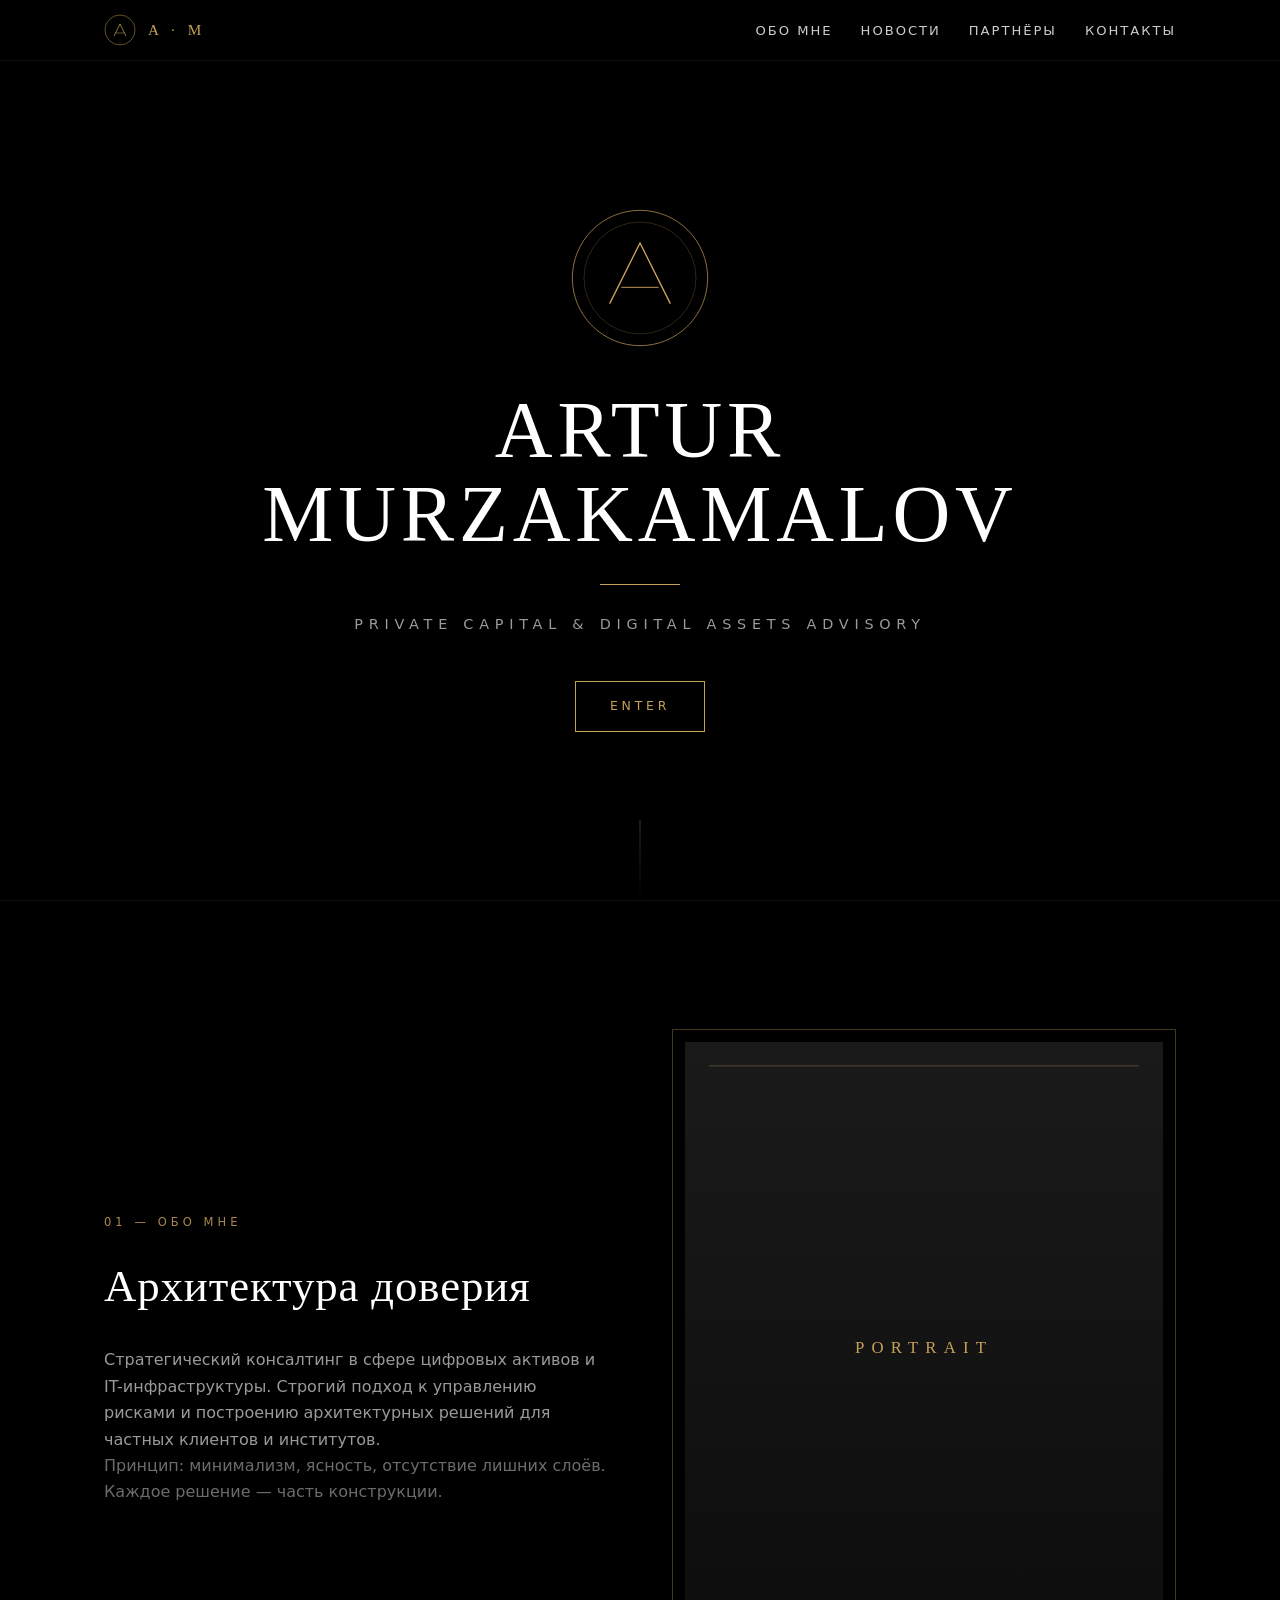
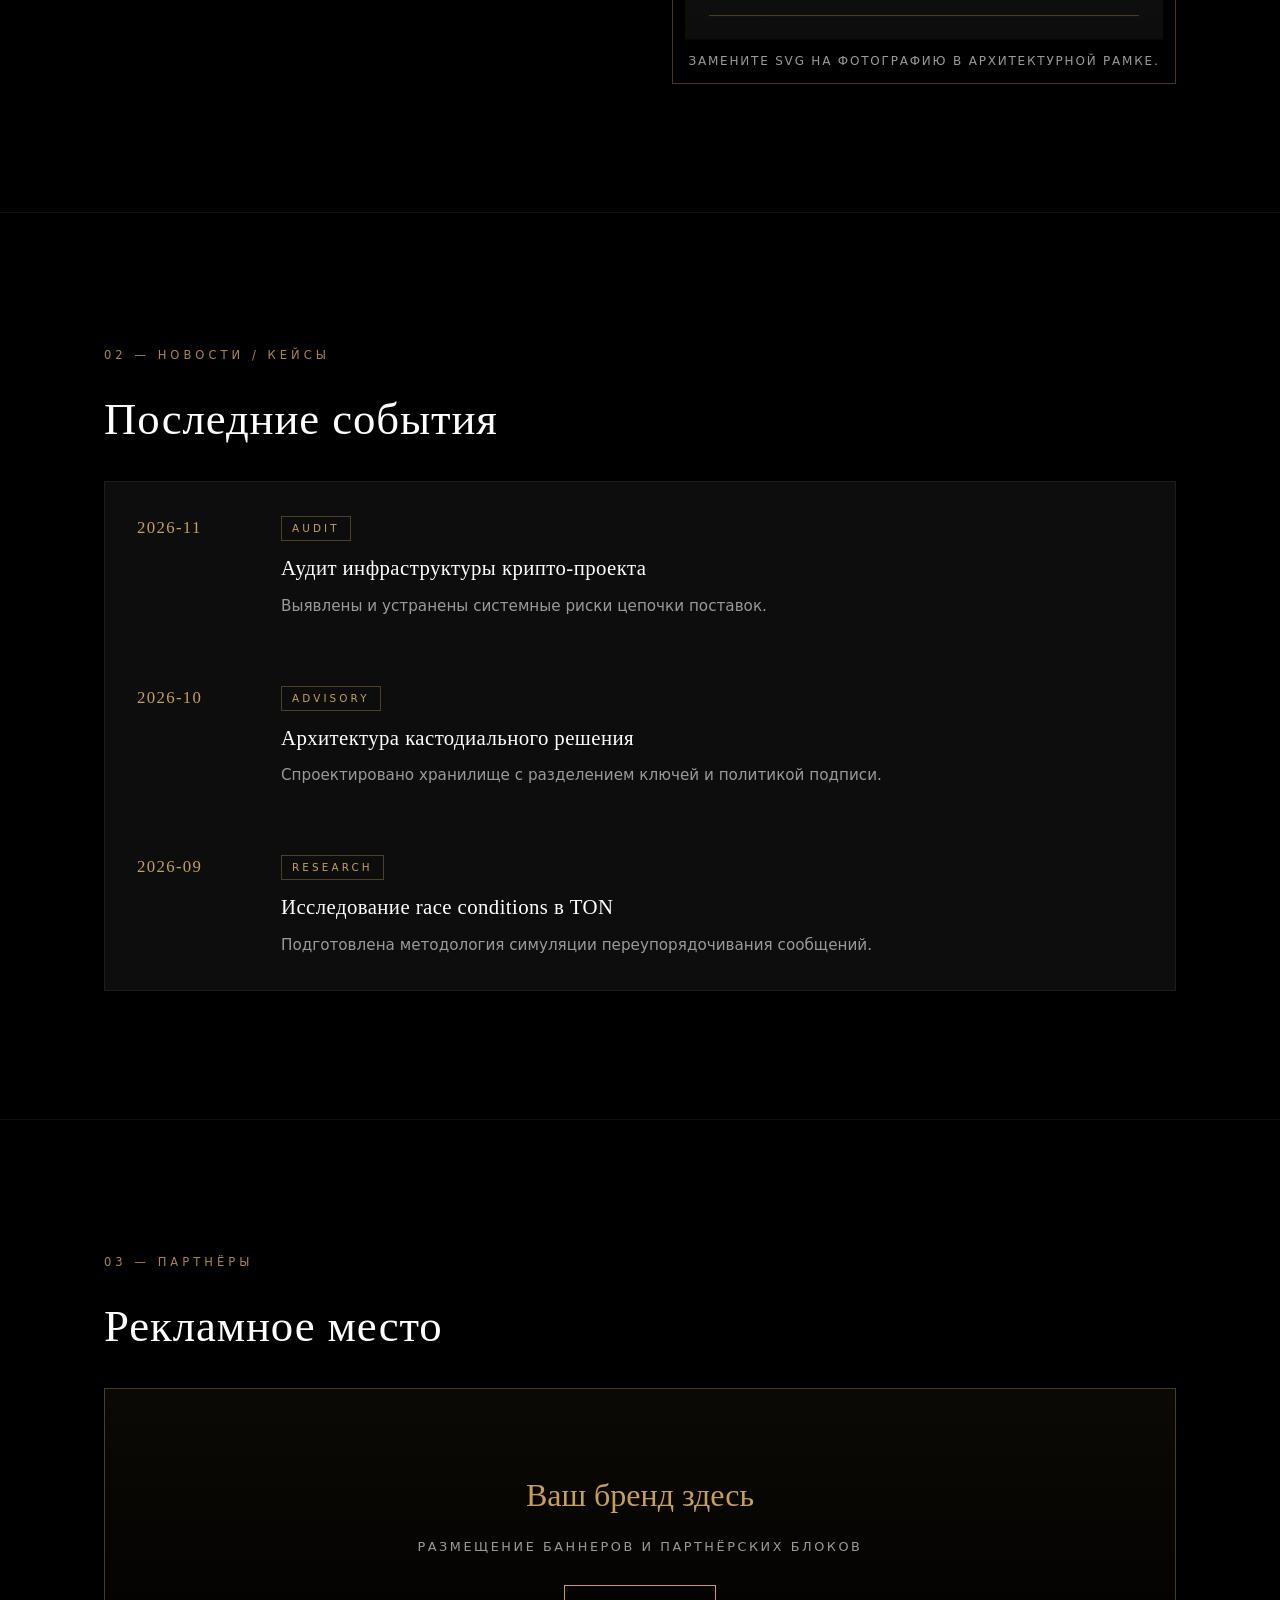
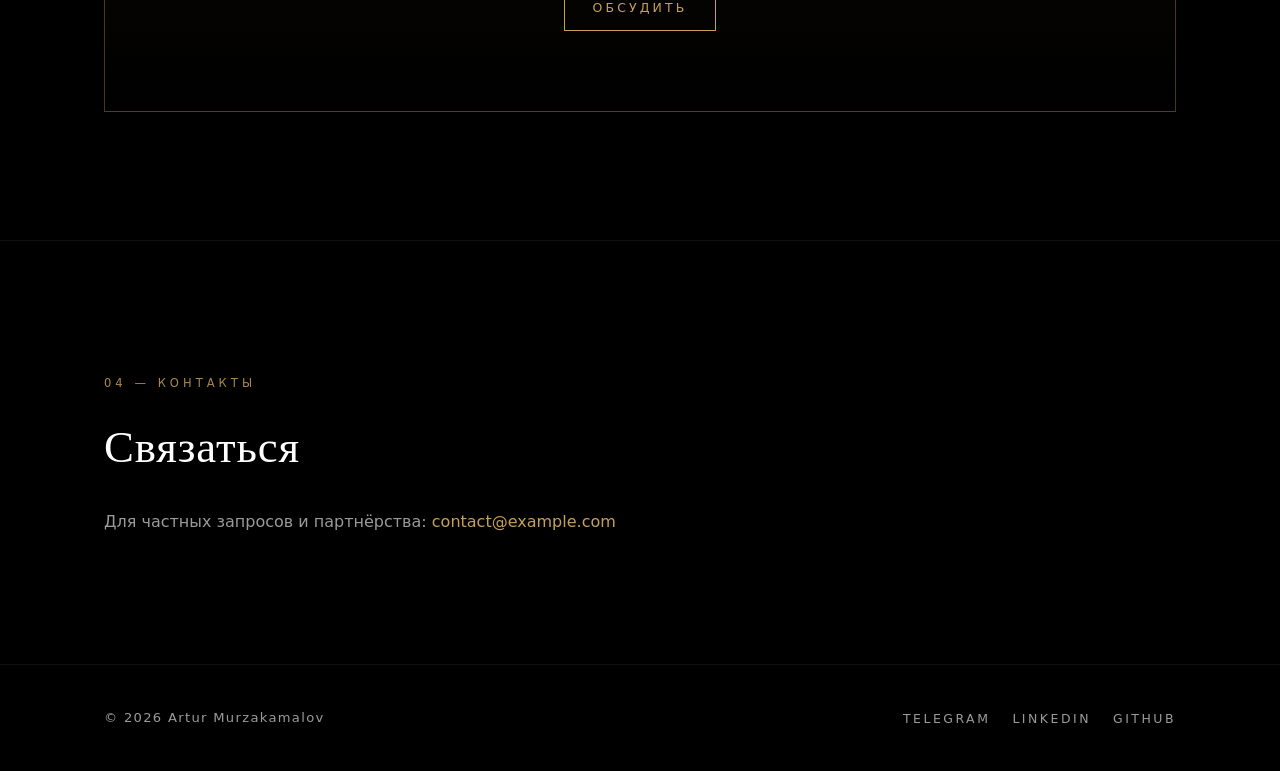
==== index.html @ ffa1f102 "Premium Site Deployment" ====
<!DOCTYPE html>
<html lang="ru">
<head>
  <meta charset="utf-8">
  <meta name="viewport" content="width=device-width,initial-scale=1,viewport-fit=cover">
  <meta name="color-scheme" content="dark">
  <title>Artur Murzakamalov — Private Advisory</title>
  <meta name="description" content="Strategic advisory in digital assets and infrastructure. Private practice.">
  <meta property="og:title" content="Artur Murzakamalov — Private Advisory">
  <meta property="og:description" content="Strategic advisory in digital assets and infrastructure.">
  <meta property="og:type" content="website">
  <meta name="theme-color" content="#000000">
  <link rel="icon" href="data:image/svg+xml,%3Csvg xmlns='http://www.w3.org/2000/svg' viewBox='0 0 64 64'%3E%3Crect width='64' height='64' fill='%23000'/%3E%3Cpath d='M16 48 L32 16 L48 48' fill='none' stroke='%23C5A059' stroke-width='2'/%3E%3C/svg%3E">
  <link rel="stylesheet" href="css/style.css">
</head>
<body>

  <header class="site-header" id="top">
    <div class="header-inner">
      <a href="#top" class="brand" aria-label="Artur Murzakamalov — на главную">
        <svg class="brand-mark" viewBox="0 0 64 64" aria-hidden="true">
          <circle cx="32" cy="32" r="30" fill="none" stroke="currentColor" stroke-width="1"/>
          <path d="M20 44 L32 20 L44 44" fill="none" stroke="currentColor" stroke-width="1.5"/>
          <path d="M24 38 L40 38" fill="none" stroke="currentColor" stroke-width="1"/>
        </svg>
        <span class="brand-text">A · M</span>
      </a>
      <nav class="nav" aria-label="Основная навигация">
        <button class="nav-toggle" aria-expanded="false" aria-controls="nav-menu" aria-label="Меню">
          <span></span><span></span>
        </button>
        <ul id="nav-menu" class="nav-menu">
          <li><a href="#about">Обо мне</a></li>
          <li><a href="#news">Новости</a></li>
          <li><a href="#partners">Партнёры</a></li>
          <li><a href="#contact">Контакты</a></li>
        </ul>
      </nav>
    </div>
  </header>

  <main>
    <section class="hero" aria-labelledby="hero-title">
      <div class="hero-inner">
        <svg class="hero-mark" viewBox="0 0 120 120" aria-hidden="true">
          <circle cx="60" cy="60" r="58" fill="none" stroke="currentColor" stroke-width="0.6"/>
          <circle cx="60" cy="60" r="48" fill="none" stroke="currentColor" stroke-width="0.4" opacity="0.5"/>
          <path d="M34 82 L60 30 L86 82" fill="none" stroke="currentColor" stroke-width="1.2"/>
          <path d="M44 68 L76 68" fill="none" stroke="currentColor" stroke-width="0.8"/>
        </svg>
        <h1 id="hero-title">ARTUR<br>MURZAKAMALOV</h1>
        <div class="gold-line" aria-hidden="true"></div>
        <p class="hero-sub">Private Capital &amp; Digital Assets Advisory</p>
        <a class="hero-cta" href="#about">Enter</a>
      </div>
    </section>

    <section class="section reveal" id="about">
      <div class="container grid-2">
        <div>
          <span class="eyebrow">01 — Обо мне</span>
          <h2>Архитектура доверия</h2>
          <p>Стратегический консалтинг в сфере цифровых активов и IT-инфраструктуры. Строгий подход к управлению рисками и построению архитектурных решений для частных клиентов и институтов.</p>
          <p class="muted">Принцип: минимализм, ясность, отсутствие лишних слоёв. Каждое решение — часть конструкции.</p>
        </div>
        <figure class="portrait">
          <svg viewBox="0 0 400 500" role="img" aria-label="Архитектурный портрет-заглушка">
            <defs>
              <linearGradient id="g" x1="0" x2="0" y1="0" y2="1">
                <stop offset="0" stop-color="#1a1a1a"/>
                <stop offset="1" stop-color="#0d0d0d"/>
              </linearGradient>
            </defs>
            <rect x="0" y="0" width="400" height="500" fill="url(#g)"/>
            <line x1="20" y1="20" x2="380" y2="20" stroke="#C5A059" stroke-width="0.5" opacity="0.6"/>
            <line x1="20" y1="480" x2="380" y2="480" stroke="#C5A059" stroke-width="0.5" opacity="0.6"/>
            <text x="200" y="260" text-anchor="middle" fill="#C5A059" font-family="Georgia,serif" font-size="14" letter-spacing="6">PORTRAIT</text>
          </svg>
          <figcaption>Замените SVG на фотографию в архитектурной рамке.</figcaption>
        </figure>
      </div>
    </section>

    <section class="section reveal" id="news">
      <div class="container">
        <span class="eyebrow">02 — Новости / Кейсы</span>
        <h2>Последние события</h2>
        <div id="news-list" class="news-list" aria-live="polite"></div>
      </div>
    </section>

    <section class="section reveal" id="partners">
      <div class="container">
        <span class="eyebrow">03 — Партнёры</span>
        <h2>Рекламное место</h2>
        <div class="ad-banner">
          <span>Ваш бренд здесь</span>
          <small>Размещение баннеров и партнёрских блоков</small>
          <a href="#contact" class="ad-cta">Обсудить</a>
        </div>
      </div>
    </section>

    <section class="section reveal" id="contact">
      <div class="container">
        <span class="eyebrow">04 — Контакты</span>
        <h2>Связаться</h2>
        <p>Для частных запросов и партнёрства: <a href="mailto:contact@example.com">contact@example.com</a></p>
      </div>
    </section>
  </main>

  <footer class="site-footer">
    <div class="container footer-inner">
      <p>© <span id="year"></span> Artur Murzakamalov</p>
      <ul class="footer-links">
        <li><a href="#" rel="noopener">Telegram</a></li>
        <li><a href="#" rel="noopener">LinkedIn</a></li>
        <li><a href="#" rel="noopener">GitHub</a></li>
      </ul>
    </div>
  </footer>

  <script>
    window.__FALLBACK_NEWS__ = [
      { "date": "2026-11", "tag": "Audit",     "title": "Аудит инфраструктуры крипто-проекта", "text": "Выявлены и устранены системные риски цепочки поставок." },
      { "date": "2026-10", "tag": "Advisory",  "title": "Архитектура кастодиального решения",  "text": "Спроектировано хранилище с разделением ключей и политикой подписи." },
      { "date": "2026-09", "tag": "Research",  "title": "Исследование race conditions в TON",   "text": "Подготовлена методология симуляции переупорядочивания сообщений." }
    ];
  </script>
  <script src="js/main.js" defer></script>

  <!-- Chat widget (Tawk.to). Раскомментируйте и подставьте свой ID.
  <script>
    var Tawk_API=Tawk_API||{}, Tawk_LoadStart=new Date();
    (function(){
      var s1=document.createElement("script"),s0=document.getElementsByTagName("script")[0];
      s1.async=true;
      s1.src='https://embed.tawk.to/ВАШ_ID/1hxxxxxx';
      s1.charset='UTF-8';
      s1.setAttribute('crossorigin','*');
      s0.parentNode.insertBefore(s1,s0);
    })();
  </script>
  -->
</body>
</html>
---- css/style.css ----
:root{
  --bg:#000; --bg-2:#0d0d0d; --bg-3:#141414;
  --gold:#C5A059; --gold-dim:rgba(197,160,89,0.35);
  --text:#fff; --muted:#9a9a9a; --line:rgba(255,255,255,0.06);
  --serif:Georgia,"Times New Roman",serif;
  --sans:system-ui,-apple-system,"Segoe UI",Roboto,Arial,sans-serif;
  --pad:clamp(20px,5vw,80px); --max:1200px;
}
*{margin:0;padding:0;box-sizing:border-box}
html{scroll-behavior:smooth;-webkit-text-size-adjust:100%}
body{background:var(--bg);color:var(--text);font-family:var(--sans);line-height:1.65;overflow-x:hidden;
     background-image:radial-gradient(1200px 600px at 50% -10%,rgba(197,160,89,0.05),transparent 60%)}
a{color:var(--gold);text-decoration:none}
a:hover{color:#e3c489}
.container{max-width:var(--max);margin:0 auto;padding:0 var(--pad)}
.eyebrow{display:inline-block;font-size:.72rem;letter-spacing:.35em;text-transform:uppercase;color:var(--gold);opacity:.85;margin-bottom:18px}
h1,h2,h3{font-family:var(--serif);font-weight:400;letter-spacing:.02em}
h2{font-size:clamp(1.8rem,4vw,2.8rem);margin-bottom:24px}
p{color:var(--muted)} .muted{opacity:.7}

/* Header */
.site-header{position:fixed;top:0;left:0;right:0;z-index:50;background:rgba(0,0,0,0.55);
  backdrop-filter:blur(12px);-webkit-backdrop-filter:blur(12px);border-bottom:1px solid var(--line)}
.header-inner{max-width:var(--max);margin:0 auto;padding:14px var(--pad);display:flex;align-items:center;justify-content:space-between;position:relative}
.brand{display:flex;align-items:center;gap:12px;color:var(--gold)}
.brand-mark{width:32px;height:32px}
.brand-text{font-family:var(--serif);letter-spacing:.3em;font-size:.95rem}
.nav-menu{list-style:none;display:flex;gap:28px}
.nav-menu a{color:var(--text);font-size:.82rem;letter-spacing:.15em;text-transform:uppercase;opacity:.8;position:relative;padding:6px 0}
.nav-menu a::after{content:"";position:absolute;left:0;bottom:0;height:1px;width:0;background:var(--gold);transition:width .3s ease}
.nav-menu a:hover{opacity:1}
.nav-menu a:hover::after{width:100%}
.nav-toggle{display:none;background:none;border:1px solid var(--gold-dim);color:var(--gold);width:38px;height:38px;border-radius:50%;cursor:pointer;position:relative}
.nav-toggle span{position:absolute;left:50%;top:50%;width:16px;height:1px;background:currentColor;transform:translate(-50%,-50%)}
.nav-toggle span:nth-child(2){transform:translate(-50%,calc(-50% + 4px))}
@media (max-width:820px){
  .nav-toggle{display:block}
  .nav-menu{position:absolute;top:100%;right:var(--pad);background:rgba(13,13,13,0.98);border:1px solid var(--line);
    flex-direction:column;gap:0;min-width:200px;padding:8px 0;opacity:0;pointer-events:none;transform:translateY(-6px);transition:.25s ease}
  .nav-menu.open{opacity:1;pointer-events:auto;transform:translateY(0)}
  .nav-menu li{border-bottom:1px solid var(--line)} .nav-menu li:last-child{border-bottom:none}
  .nav-menu a{display:block;padding:14px 20px}
}

/* Hero */
.hero{min-height:100vh;min-height:100svh;display:flex;align-items:center;justify-content:center;text-align:center;
  padding:120px var(--pad) 80px;position:relative}
.hero::after{content:"";position:absolute;left:50%;bottom:0;width:1px;height:80px;
  background:linear-gradient(to bottom,var(--gold-dim),transparent);transform:translateX(-50%)}
.hero-inner{max-width:900px;display:flex;flex-direction:column;align-items:center}
.hero-mark{width:clamp(90px,14vw,140px);height:auto;color:var(--gold);margin-bottom:40px;animation:fadeUp 1s ease both}
.hero h1{font-size:clamp(2.4rem,7vw,5rem);line-height:1.05;letter-spacing:.06em;margin-bottom:28px;animation:fadeUp 1s .1s ease both}
.gold-line{width:80px;height:1px;background:var(--gold);margin-bottom:28px;animation:fadeUp 1s .2s ease both}
.hero-sub{font-size:clamp(.72rem,1.4vw,.9rem);letter-spacing:.4em;text-transform:uppercase;color:var(--muted);margin-bottom:44px;animation:fadeUp 1s .3s ease both}
.hero-cta{display:inline-block;padding:14px 34px;border:1px solid var(--gold);color:var(--gold);
  font-size:.78rem;letter-spacing:.3em;text-transform:uppercase;transition:.3s ease;animation:fadeUp 1s .4s ease both}
.hero-cta:hover{background:var(--gold);color:#000}
@keyframes fadeUp{from{opacity:0;transform:translateY(14px)}to{opacity:1;transform:none}}

/* Sections */
.section{padding:clamp(70px,10vw,130px) 0;border-top:1px solid var(--line)}
.grid-2{display:grid;grid-template-columns:1fr 1fr;gap:clamp(30px,5vw,70px);align-items:center}
@media (max-width:820px){.grid-2{grid-template-columns:1fr}}
.portrait{margin:0;border:1px solid var(--gold-dim);padding:12px}
.portrait svg{display:block;width:100%;height:auto}
.portrait figcaption{margin-top:12px;font-size:.75rem;letter-spacing:.15em;text-transform:uppercase;color:var(--muted);text-align:center}

/* News */
.news-list{display:grid;gap:1px;background:var(--line);border:1px solid var(--line)}
.news-item{background:var(--bg-2);padding:clamp(22px,3vw,32px);display:grid;grid-template-columns:120px 1fr;gap:24px;transition:background .25s ease}
.news-item:hover{background:var(--bg-3)}
.news-date{font-family:var(--serif);color:var(--gold);font-size:1.05rem;letter-spacing:.08em}
.news-tag{display:inline-block;font-size:.65rem;letter-spacing:.3em;text-transform:uppercase;color:var(--gold);border:1px solid var(--gold-dim);padding:3px 10px;margin-bottom:10px}
.news-title{font-family:var(--serif);font-size:1.3rem;color:#fff;margin-bottom:8px}
.news-text{font-size:.95rem;color:var(--muted)}
@media (max-width:620px){.news-item{grid-template-columns:1fr}}

/* Ad */
.ad-banner{border:1px solid var(--gold-dim);background:linear-gradient(180deg,rgba(197,160,89,0.06),transparent);
  padding:clamp(40px,8vw,80px) 24px;text-align:center;display:flex;flex-direction:column;align-items:center;gap:14px}
.ad-banner span{font-family:var(--serif);font-size:clamp(1.4rem,3vw,2rem);color:var(--gold)}
.ad-banner small{font-size:.8rem;letter-spacing:.2em;text-transform:uppercase;color:var(--muted)}
.ad-cta{margin-top:14px;padding:12px 28px;border:1px solid var(--gold);color:var(--gold);font-size:.78rem;letter-spacing:.25em;text-transform:uppercase;transition:.3s}
.ad-cta:hover{background:var(--gold);color:#000}

/* Footer */
.site-footer{border-top:1px solid var(--line);padding:40px 0}
.footer-inner{display:flex;justify-content:space-between;align-items:center;gap:20px;flex-wrap:wrap}
.footer-inner p{font-size:.82rem;letter-spacing:.1em;color:var(--muted)}
.footer-links{list-style:none;display:flex;gap:22px}
.footer-links a{font-size:.78rem;letter-spacing:.2em;text-transform:uppercase;color:var(--muted)}
.footer-links a:hover{color:var(--gold)}

/* Reveal */
.reveal{opacity:0;transform:translateY(18px);transition:opacity .8s ease,transform .8s ease}
.reveal.in{opacity:1;transform:none}

@media (prefers-reduced-motion:reduce){
  html{scroll-behavior:auto}
  *,*::before,*::after{animation:none!important;transition:none!important}
  .reveal{opacity:1;transform:none}
}
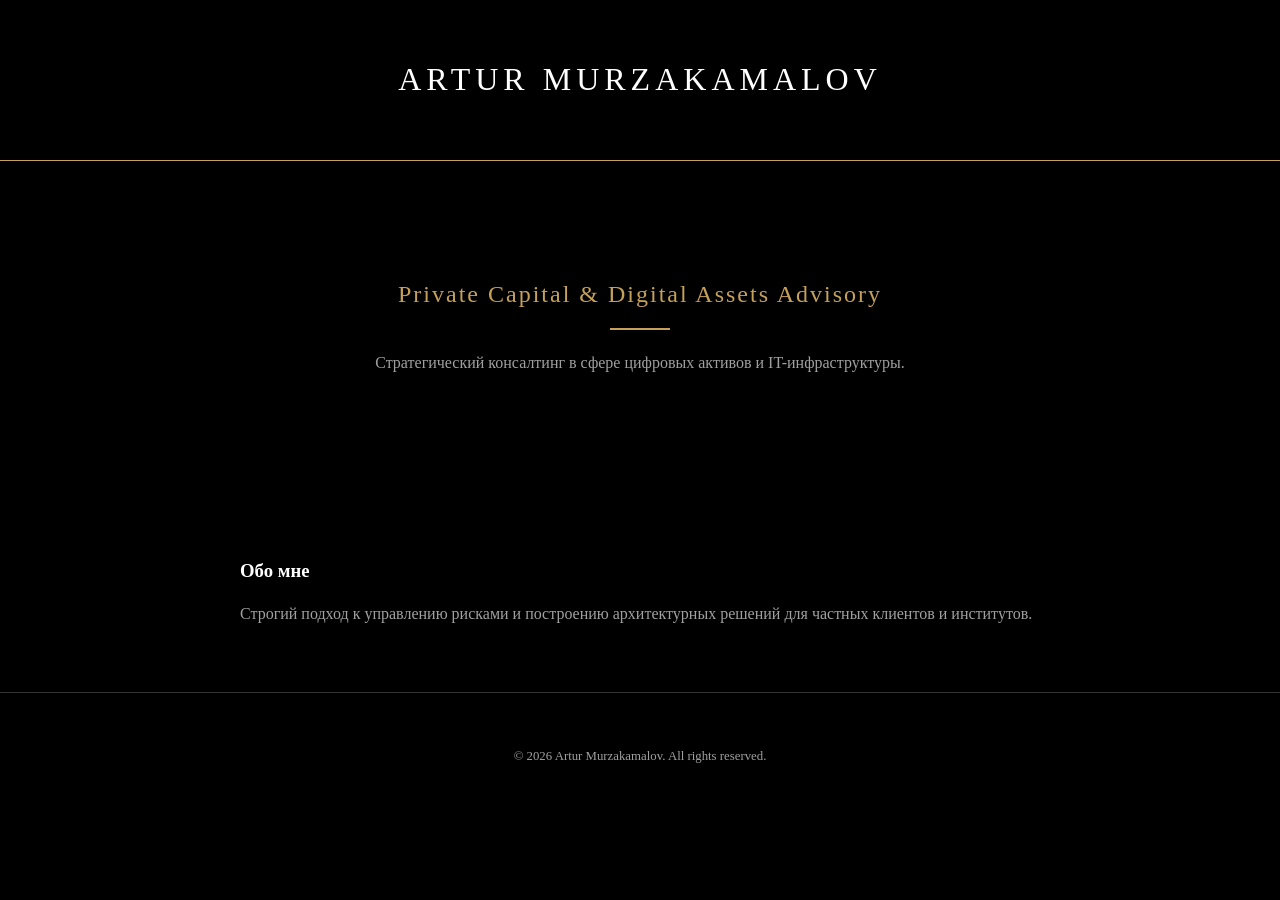
==== commit 9a0703af: "Force deploy" ====
--- a/index.html
+++ b/index.html
@@ -1,147 +1,25 @@
-<!DOCTYPE html>
+﻿<!DOCTYPE html>
 <html lang="ru">
 <head>
-  <meta charset="utf-8">
-  <meta name="viewport" content="width=device-width,initial-scale=1,viewport-fit=cover">
-  <meta name="color-scheme" content="dark">
-  <title>Artur Murzakamalov — Private Advisory</title>
-  <meta name="description" content="Strategic advisory in digital assets and infrastructure. Private practice.">
-  <meta property="og:title" content="Artur Murzakamalov — Private Advisory">
-  <meta property="og:description" content="Strategic advisory in digital assets and infrastructure.">
-  <meta property="og:type" content="website">
-  <meta name="theme-color" content="#000000">
-  <link rel="icon" href="data:image/svg+xml,%3Csvg xmlns='http://www.w3.org/2000/svg' viewBox='0 0 64 64'%3E%3Crect width='64' height='64' fill='%23000'/%3E%3Cpath d='M16 48 L32 16 L48 48' fill='none' stroke='%23C5A059' stroke-width='2'/%3E%3C/svg%3E">
-  <link rel="stylesheet" href="css/style.css">
+    <meta charset="UTF-8">
+    <meta name="viewport" content="width=device-width, initial-scale=1.0">
+    <title>Artur Murzakamalov | Private Advisory</title>
+    <link rel="stylesheet" href="css/style.css">
 </head>
 <body>
-
-  <header class="site-header" id="top">
-    <div class="header-inner">
-      <a href="#top" class="brand" aria-label="Artur Murzakamalov — на главную">
-        <svg class="brand-mark" viewBox="0 0 64 64" aria-hidden="true">
-          <circle cx="32" cy="32" r="30" fill="none" stroke="currentColor" stroke-width="1"/>
-          <path d="M20 44 L32 20 L44 44" fill="none" stroke="currentColor" stroke-width="1.5"/>
-          <path d="M24 38 L40 38" fill="none" stroke="currentColor" stroke-width="1"/>
-        </svg>
-        <span class="brand-text">A · M</span>
-      </a>
-      <nav class="nav" aria-label="Основная навигация">
-        <button class="nav-toggle" aria-expanded="false" aria-controls="nav-menu" aria-label="Меню">
-          <span></span><span></span>
-        </button>
-        <ul id="nav-menu" class="nav-menu">
-          <li><a href="#about">Обо мне</a></li>
-          <li><a href="#news">Новости</a></li>
-          <li><a href="#partners">Партнёры</a></li>
-          <li><a href="#contact">Контакты</a></li>
-        </ul>
-      </nav>
-    </div>
-  </header>
-
-  <main>
-    <section class="hero" aria-labelledby="hero-title">
-      <div class="hero-inner">
-        <svg class="hero-mark" viewBox="0 0 120 120" aria-hidden="true">
-          <circle cx="60" cy="60" r="58" fill="none" stroke="currentColor" stroke-width="0.6"/>
-          <circle cx="60" cy="60" r="48" fill="none" stroke="currentColor" stroke-width="0.4" opacity="0.5"/>
-          <path d="M34 82 L60 30 L86 82" fill="none" stroke="currentColor" stroke-width="1.2"/>
-          <path d="M44 68 L76 68" fill="none" stroke="currentColor" stroke-width="0.8"/>
-        </svg>
-        <h1 id="hero-title">ARTUR<br>MURZAKAMALOV</h1>
-        <div class="gold-line" aria-hidden="true"></div>
-        <p class="hero-sub">Private Capital &amp; Digital Assets Advisory</p>
-        <a class="hero-cta" href="#about">Enter</a>
-      </div>
-    </section>
-
-    <section class="section reveal" id="about">
-      <div class="container grid-2">
-        <div>
-          <span class="eyebrow">01 — Обо мне</span>
-          <h2>Архитектура доверия</h2>
-          <p>Стратегический консалтинг в сфере цифровых активов и IT-инфраструктуры. Строгий подход к управлению рисками и построению архитектурных решений для частных клиентов и институтов.</p>
-          <p class="muted">Принцип: минимализм, ясность, отсутствие лишних слоёв. Каждое решение — часть конструкции.</p>
-        </div>
-        <figure class="portrait">
-          <svg viewBox="0 0 400 500" role="img" aria-label="Архитектурный портрет-заглушка">
-            <defs>
-              <linearGradient id="g" x1="0" x2="0" y1="0" y2="1">
-                <stop offset="0" stop-color="#1a1a1a"/>
-                <stop offset="1" stop-color="#0d0d0d"/>
-              </linearGradient>
-            </defs>
-            <rect x="0" y="0" width="400" height="500" fill="url(#g)"/>
-            <line x1="20" y1="20" x2="380" y2="20" stroke="#C5A059" stroke-width="0.5" opacity="0.6"/>
-            <line x1="20" y1="480" x2="380" y2="480" stroke="#C5A059" stroke-width="0.5" opacity="0.6"/>
-            <text x="200" y="260" text-anchor="middle" fill="#C5A059" font-family="Georgia,serif" font-size="14" letter-spacing="6">PORTRAIT</text>
-          </svg>
-          <figcaption>Замените SVG на фотографию в архитектурной рамке.</figcaption>
-        </figure>
-      </div>
-    </section>
-
-    <section class="section reveal" id="news">
-      <div class="container">
-        <span class="eyebrow">02 — Новости / Кейсы</span>
-        <h2>Последние события</h2>
-        <div id="news-list" class="news-list" aria-live="polite"></div>
-      </div>
-    </section>
-
-    <section class="section reveal" id="partners">
-      <div class="container">
-        <span class="eyebrow">03 — Партнёры</span>
-        <h2>Рекламное место</h2>
-        <div class="ad-banner">
-          <span>Ваш бренд здесь</span>
-          <small>Размещение баннеров и партнёрских блоков</small>
-          <a href="#contact" class="ad-cta">Обсудить</a>
-        </div>
-      </div>
-    </section>
-
-    <section class="section reveal" id="contact">
-      <div class="container">
-        <span class="eyebrow">04 — Контакты</span>
-        <h2>Связаться</h2>
-        <p>Для частных запросов и партнёрства: <a href="mailto:contact@example.com">contact@example.com</a></p>
-      </div>
-    </section>
-  </main>
-
-  <footer class="site-footer">
-    <div class="container footer-inner">
-      <p>© <span id="year"></span> Artur Murzakamalov</p>
-      <ul class="footer-links">
-        <li><a href="#" rel="noopener">Telegram</a></li>
-        <li><a href="#" rel="noopener">LinkedIn</a></li>
-        <li><a href="#" rel="noopener">GitHub</a></li>
-      </ul>
-    </div>
-  </footer>
-
-  <script>
-    window.__FALLBACK_NEWS__ = [
-      { "date": "2026-11", "tag": "Audit",     "title": "Аудит инфраструктуры крипто-проекта", "text": "Выявлены и устранены системные риски цепочки поставок." },
-      { "date": "2026-10", "tag": "Advisory",  "title": "Архитектура кастодиального решения",  "text": "Спроектировано хранилище с разделением ключей и политикой подписи." },
-      { "date": "2026-09", "tag": "Research",  "title": "Исследование race conditions в TON",   "text": "Подготовлена методология симуляции переупорядочивания сообщений." }
-    ];
-  </script>
-  <script src="js/main.js" defer></script>
-
-  <!-- Chat widget (Tawk.to). Раскомментируйте и подставьте свой ID.
-  <script>
-    var Tawk_API=Tawk_API||{}, Tawk_LoadStart=new Date();
-    (function(){
-      var s1=document.createElement("script"),s0=document.getElementsByTagName("script")[0];
-      s1.async=true;
-      s1.src='https://embed.tawk.to/ВАШ_ID/1hxxxxxx';
-      s1.charset='UTF-8';
-      s1.setAttribute('crossorigin','*');
-      s0.parentNode.insertBefore(s1,s0);
-    })();
-  </script>
-  -->
+    <header><h1>ARTUR MURZAKAMALOV</h1></header>
+    <main>
+        <section class="hero">
+            <h2>Private Capital & Digital Assets Advisory</h2>
+            <div class="gold-line"></div>
+            <p>Стратегический консалтинг в сфере цифровых активов и IT-инфраструктуры.</p>
+        </section>
+        <section class="content">
+            <h3>Обо мне</h3>
+            <p>Строгий подход к управлению рисками и построению архитектурных решений для частных клиентов и институтов.</p>
+        </section>
+    </main>
+    <footer><p>&copy; 2026 Artur Murzakamalov. All rights reserved.</p></footer>
+    <script src="js/main.js"></script>
 </body>
 </html>
--- a/css/style.css
+++ b/css/style.css
@@ -1,102 +1,9 @@
-:root{
-  --bg:#000; --bg-2:#0d0d0d; --bg-3:#141414;
-  --gold:#C5A059; --gold-dim:rgba(197,160,89,0.35);
-  --text:#fff; --muted:#9a9a9a; --line:rgba(255,255,255,0.06);
-  --serif:Georgia,"Times New Roman",serif;
-  --sans:system-ui,-apple-system,"Segoe UI",Roboto,Arial,sans-serif;
-  --pad:clamp(20px,5vw,80px); --max:1200px;
-}
-*{margin:0;padding:0;box-sizing:border-box}
-html{scroll-behavior:smooth;-webkit-text-size-adjust:100%}
-body{background:var(--bg);color:var(--text);font-family:var(--sans);line-height:1.65;overflow-x:hidden;
-     background-image:radial-gradient(1200px 600px at 50% -10%,rgba(197,160,89,0.05),transparent 60%)}
-a{color:var(--gold);text-decoration:none}
-a:hover{color:#e3c489}
-.container{max-width:var(--max);margin:0 auto;padding:0 var(--pad)}
-.eyebrow{display:inline-block;font-size:.72rem;letter-spacing:.35em;text-transform:uppercase;color:var(--gold);opacity:.85;margin-bottom:18px}
-h1,h2,h3{font-family:var(--serif);font-weight:400;letter-spacing:.02em}
-h2{font-size:clamp(1.8rem,4vw,2.8rem);margin-bottom:24px}
-p{color:var(--muted)} .muted{opacity:.7}
-
-/* Header */
-.site-header{position:fixed;top:0;left:0;right:0;z-index:50;background:rgba(0,0,0,0.55);
-  backdrop-filter:blur(12px);-webkit-backdrop-filter:blur(12px);border-bottom:1px solid var(--line)}
-.header-inner{max-width:var(--max);margin:0 auto;padding:14px var(--pad);display:flex;align-items:center;justify-content:space-between;position:relative}
-.brand{display:flex;align-items:center;gap:12px;color:var(--gold)}
-.brand-mark{width:32px;height:32px}
-.brand-text{font-family:var(--serif);letter-spacing:.3em;font-size:.95rem}
-.nav-menu{list-style:none;display:flex;gap:28px}
-.nav-menu a{color:var(--text);font-size:.82rem;letter-spacing:.15em;text-transform:uppercase;opacity:.8;position:relative;padding:6px 0}
-.nav-menu a::after{content:"";position:absolute;left:0;bottom:0;height:1px;width:0;background:var(--gold);transition:width .3s ease}
-.nav-menu a:hover{opacity:1}
-.nav-menu a:hover::after{width:100%}
-.nav-toggle{display:none;background:none;border:1px solid var(--gold-dim);color:var(--gold);width:38px;height:38px;border-radius:50%;cursor:pointer;position:relative}
-.nav-toggle span{position:absolute;left:50%;top:50%;width:16px;height:1px;background:currentColor;transform:translate(-50%,-50%)}
-.nav-toggle span:nth-child(2){transform:translate(-50%,calc(-50% + 4px))}
-@media (max-width:820px){
-  .nav-toggle{display:block}
-  .nav-menu{position:absolute;top:100%;right:var(--pad);background:rgba(13,13,13,0.98);border:1px solid var(--line);
-    flex-direction:column;gap:0;min-width:200px;padding:8px 0;opacity:0;pointer-events:none;transform:translateY(-6px);transition:.25s ease}
-  .nav-menu.open{opacity:1;pointer-events:auto;transform:translateY(0)}
-  .nav-menu li{border-bottom:1px solid var(--line)} .nav-menu li:last-child{border-bottom:none}
-  .nav-menu a{display:block;padding:14px 20px}
-}
-
-/* Hero */
-.hero{min-height:100vh;min-height:100svh;display:flex;align-items:center;justify-content:center;text-align:center;
-  padding:120px var(--pad) 80px;position:relative}
-.hero::after{content:"";position:absolute;left:50%;bottom:0;width:1px;height:80px;
-  background:linear-gradient(to bottom,var(--gold-dim),transparent);transform:translateX(-50%)}
-.hero-inner{max-width:900px;display:flex;flex-direction:column;align-items:center}
-.hero-mark{width:clamp(90px,14vw,140px);height:auto;color:var(--gold);margin-bottom:40px;animation:fadeUp 1s ease both}
-.hero h1{font-size:clamp(2.4rem,7vw,5rem);line-height:1.05;letter-spacing:.06em;margin-bottom:28px;animation:fadeUp 1s .1s ease both}
-.gold-line{width:80px;height:1px;background:var(--gold);margin-bottom:28px;animation:fadeUp 1s .2s ease both}
-.hero-sub{font-size:clamp(.72rem,1.4vw,.9rem);letter-spacing:.4em;text-transform:uppercase;color:var(--muted);margin-bottom:44px;animation:fadeUp 1s .3s ease both}
-.hero-cta{display:inline-block;padding:14px 34px;border:1px solid var(--gold);color:var(--gold);
-  font-size:.78rem;letter-spacing:.3em;text-transform:uppercase;transition:.3s ease;animation:fadeUp 1s .4s ease both}
-.hero-cta:hover{background:var(--gold);color:#000}
-@keyframes fadeUp{from{opacity:0;transform:translateY(14px)}to{opacity:1;transform:none}}
-
-/* Sections */
-.section{padding:clamp(70px,10vw,130px) 0;border-top:1px solid var(--line)}
-.grid-2{display:grid;grid-template-columns:1fr 1fr;gap:clamp(30px,5vw,70px);align-items:center}
-@media (max-width:820px){.grid-2{grid-template-columns:1fr}}
-.portrait{margin:0;border:1px solid var(--gold-dim);padding:12px}
-.portrait svg{display:block;width:100%;height:auto}
-.portrait figcaption{margin-top:12px;font-size:.75rem;letter-spacing:.15em;text-transform:uppercase;color:var(--muted);text-align:center}
-
-/* News */
-.news-list{display:grid;gap:1px;background:var(--line);border:1px solid var(--line)}
-.news-item{background:var(--bg-2);padding:clamp(22px,3vw,32px);display:grid;grid-template-columns:120px 1fr;gap:24px;transition:background .25s ease}
-.news-item:hover{background:var(--bg-3)}
-.news-date{font-family:var(--serif);color:var(--gold);font-size:1.05rem;letter-spacing:.08em}
-.news-tag{display:inline-block;font-size:.65rem;letter-spacing:.3em;text-transform:uppercase;color:var(--gold);border:1px solid var(--gold-dim);padding:3px 10px;margin-bottom:10px}
-.news-title{font-family:var(--serif);font-size:1.3rem;color:#fff;margin-bottom:8px}
-.news-text{font-size:.95rem;color:var(--muted)}
-@media (max-width:620px){.news-item{grid-template-columns:1fr}}
-
-/* Ad */
-.ad-banner{border:1px solid var(--gold-dim);background:linear-gradient(180deg,rgba(197,160,89,0.06),transparent);
-  padding:clamp(40px,8vw,80px) 24px;text-align:center;display:flex;flex-direction:column;align-items:center;gap:14px}
-.ad-banner span{font-family:var(--serif);font-size:clamp(1.4rem,3vw,2rem);color:var(--gold)}
-.ad-banner small{font-size:.8rem;letter-spacing:.2em;text-transform:uppercase;color:var(--muted)}
-.ad-cta{margin-top:14px;padding:12px 28px;border:1px solid var(--gold);color:var(--gold);font-size:.78rem;letter-spacing:.25em;text-transform:uppercase;transition:.3s}
-.ad-cta:hover{background:var(--gold);color:#000}
-
-/* Footer */
-.site-footer{border-top:1px solid var(--line);padding:40px 0}
-.footer-inner{display:flex;justify-content:space-between;align-items:center;gap:20px;flex-wrap:wrap}
-.footer-inner p{font-size:.82rem;letter-spacing:.1em;color:var(--muted)}
-.footer-links{list-style:none;display:flex;gap:22px}
-.footer-links a{font-size:.78rem;letter-spacing:.2em;text-transform:uppercase;color:var(--muted)}
-.footer-links a:hover{color:var(--gold)}
-
-/* Reveal */
-.reveal{opacity:0;transform:translateY(18px);transition:opacity .8s ease,transform .8s ease}
-.reveal.in{opacity:1;transform:none}
-
-@media (prefers-reduced-motion:reduce){
-  html{scroll-behavior:auto}
-  *,*::before,*::after{animation:none!important;transition:none!important}
-  .reveal{opacity:1;transform:none}
-}+﻿body { background-color: #000; color: #fff; font-family: 'Georgia', serif; margin: 0; text-align: center; }
+header { padding: 40px; border-bottom: 1px solid #C5A059; }
+h1 { letter-spacing: 5px; font-weight: normal; }
+.hero { padding: 100px 20px; }
+h2 { color: #C5A059; font-weight: normal; font-size: 1.5rem; letter-spacing: 2px; }
+.gold-line { width: 60px; height: 2px; background: #C5A059; margin: 20px auto; }
+.content { padding: 50px 20px; max-width: 800px; margin: 0 auto; text-align: left; }
+p { color: #A0A0A0; line-height: 1.6; }
+footer { padding: 40px; border-top: 1px solid #333; color: #666; font-size: 0.8rem; }
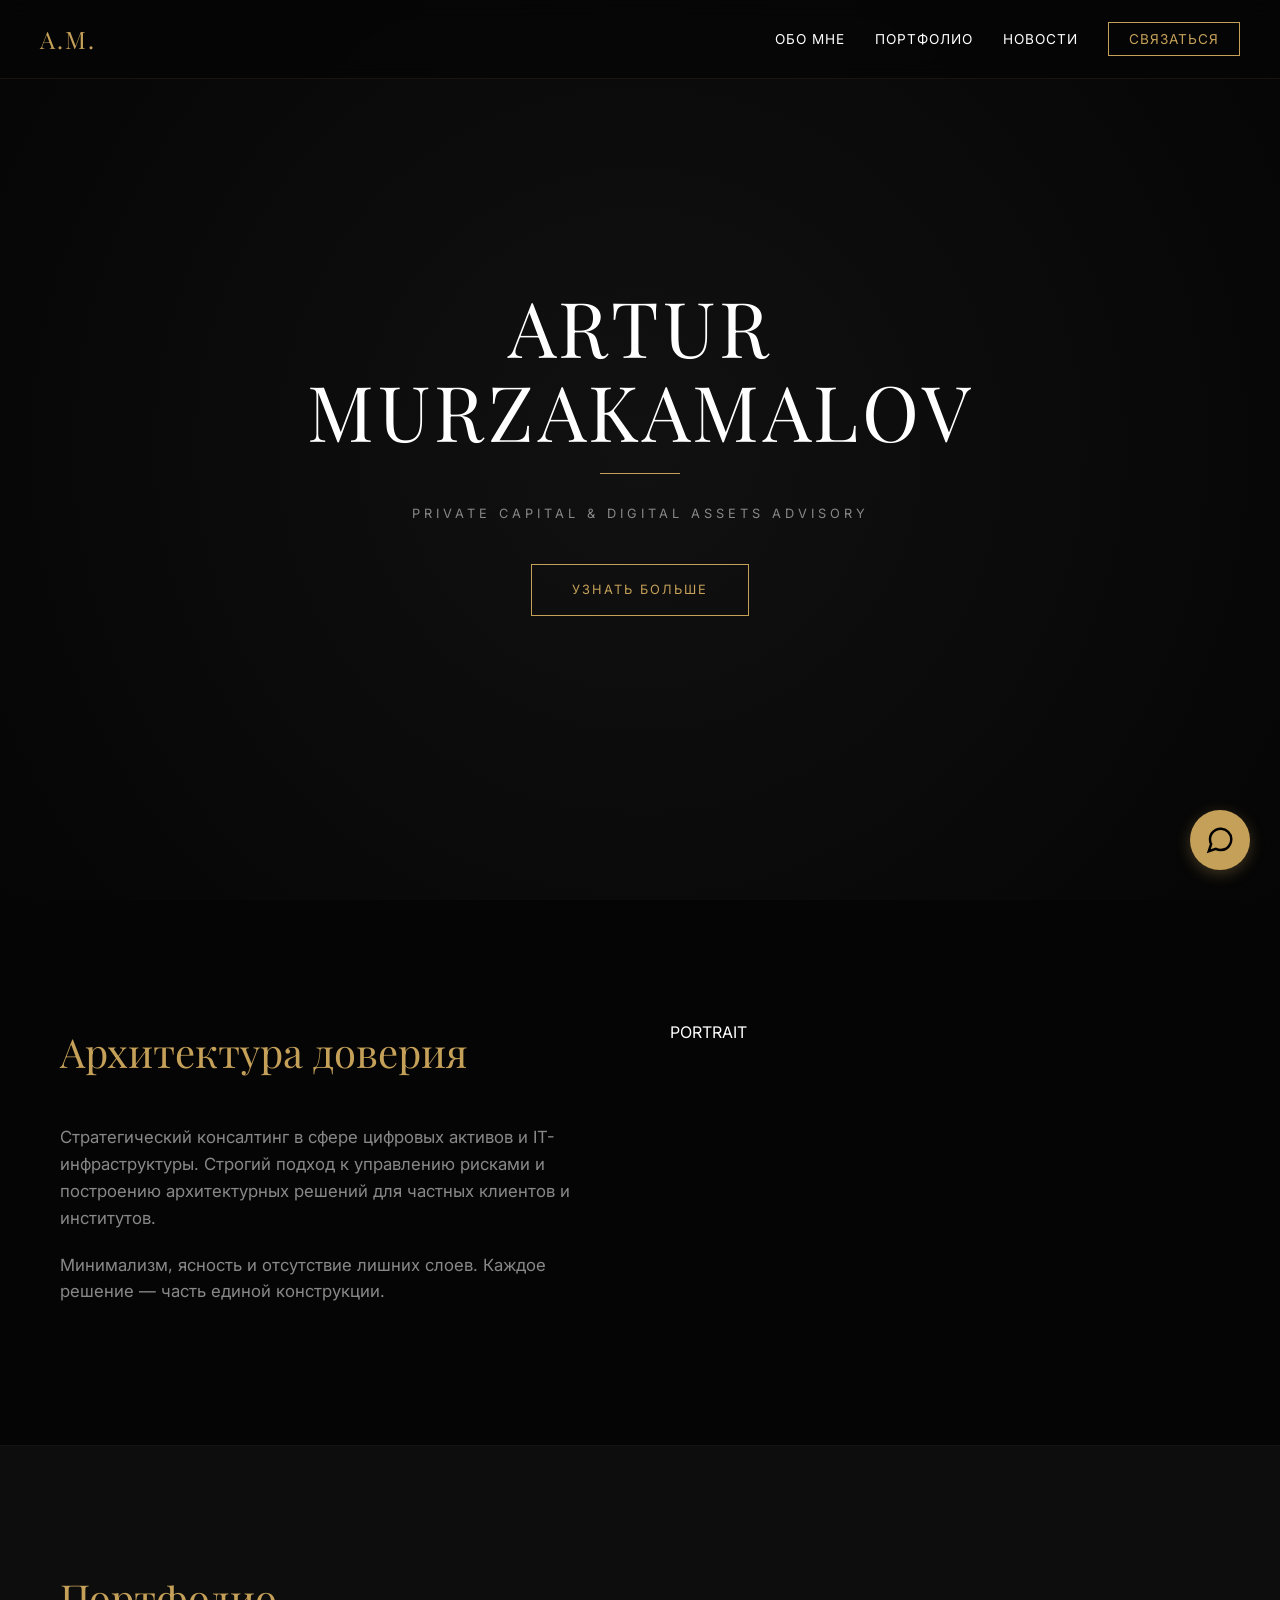
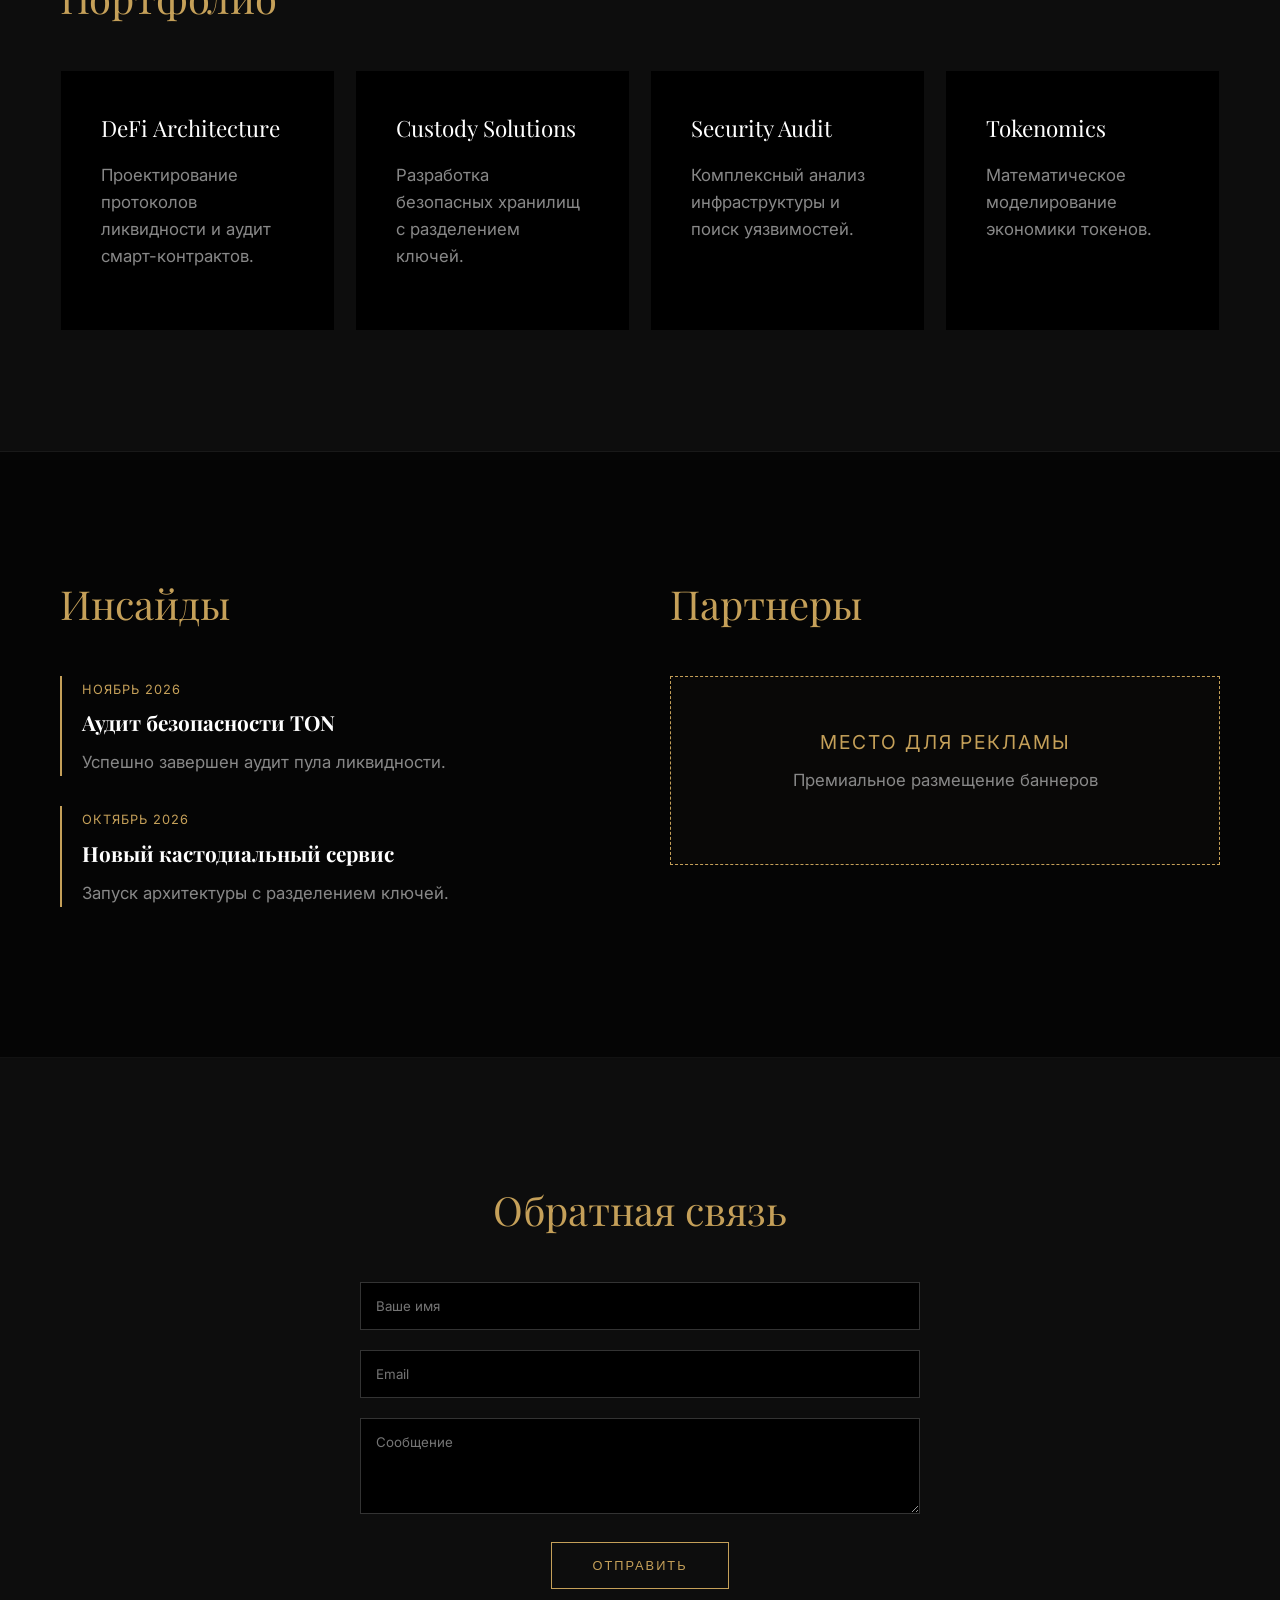
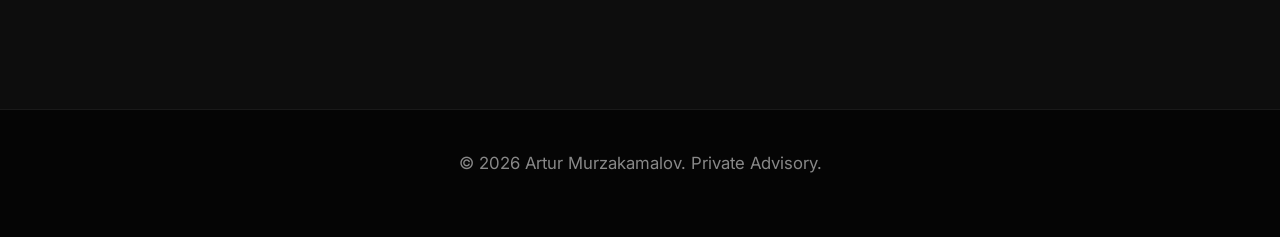
==== commit 31e26ad0: "Premium Top-Level Site" ====
--- a/index.html
+++ b/index.html
@@ -1,25 +1,116 @@
-﻿<!DOCTYPE html>
+<!DOCTYPE html>
 <html lang="ru">
 <head>
     <meta charset="UTF-8">
     <meta name="viewport" content="width=device-width, initial-scale=1.0">
     <title>Artur Murzakamalov | Private Advisory</title>
+    <link rel="preconnect" href="https://fonts.googleapis.com">
+    <link rel="preconnect" href="https://fonts.gstatic.com" crossorigin>
+    <link href="https://fonts.googleapis.com/css2?family=Inter:wght@300;400;600&family=Playfair+Display:ital,wght@0,400;0,600;1,400&display=swap" rel="stylesheet">
     <link rel="stylesheet" href="css/style.css">
 </head>
 <body>
-    <header><h1>ARTUR MURZAKAMALOV</h1></header>
-    <main>
-        <section class="hero">
-            <h2>Private Capital & Digital Assets Advisory</h2>
+    <!-- NAV -->
+    <nav class="navbar">
+        <div class="logo">A.M.</div>
+        <ul class="nav-links">
+            <li><a href="#about">Обо мне</a></li>
+            <li><a href="#portfolio">Портфолио</a></li>
+            <li><a href="#news">Новости</a></li>
+            <li><a href="#contact" class="btn-nav">Связаться</a></li>
+        </ul>
+    </nav>
+
+    <!-- HERO -->
+    <section class="hero" id="home">
+        <div class="hero-content">
+            <h1>ARTUR<br>MURZAKAMALOV</h1>
             <div class="gold-line"></div>
-            <p>Стратегический консалтинг в сфере цифровых активов и IT-инфраструктуры.</p>
-        </section>
-        <section class="content">
-            <h3>Обо мне</h3>
-            <p>Строгий подход к управлению рисками и построению архитектурных решений для частных клиентов и институтов.</p>
-        </section>
-    </main>
-    <footer><p>&copy; 2026 Artur Murzakamalov. All rights reserved.</p></footer>
+            <p class="subtitle">Private Capital & Digital Assets Advisory</p>
+            <a href="#about" class="btn-main">Узнать больше</a>
+        </div>
+    </section>
+
+    <!-- ABOUT -->
+    <section class="section" id="about">
+        <div class="container grid-2">
+            <div class="about-text">
+                <h2>Архитектура доверия</h2>
+                <p>Стратегический консалтинг в сфере цифровых активов и IT-инфраструктуры. Строгий подход к управлению рисками и построению архитектурных решений для частных клиентов и институтов.</p>
+                <p>Минимализм, ясность и отсутствие лишних слоев. Каждое решение — часть единой конструкции.</p>
+            </div>
+            <div class="about-image">
+                <div class="img-placeholder">
+                    <span>PORTRAIT</span>
+                </div>
+            </div>
+        </div>
+    </section>
+
+    <!-- PORTFOLIO -->
+    <section class="section bg-darker" id="portfolio">
+        <div class="container">
+            <h2>Портфолио</h2>
+            <div class="portfolio-grid">
+                <div class="card">
+                    <h3>DeFi Architecture</h3>
+                    <p>Проектирование протоколов ликвидности и аудит смарт-контрактов.</p>
+                </div>
+                <div class="card">
+                    <h3>Custody Solutions</h3>
+                    <p>Разработка безопасных хранилищ с разделением ключей.</p>
+                </div>
+                <div class="card">
+                    <h3>Security Audit</h3>
+                    <p>Комплексный анализ инфраструктуры и поиск уязвимостей.</p>
+                </div>
+                <div class="card">
+                    <h3>Tokenomics</h3>
+                    <p>Математическое моделирование экономики токенов.</p>
+                </div>
+            </div>
+        </div>
+    </section>
+
+    <!-- NEWS & ADS -->
+    <section class="section" id="news">
+        <div class="container grid-2">
+            <div>
+                <h2>Инсайды</h2>
+                <div id="news-container"></div>
+            </div>
+            <div>
+                <h2>Партнеры</h2>
+                <div class="ad-banner">
+                    <span>МЕСТО ДЛЯ РЕКЛАМЫ</span>
+                    <p>Премиальное размещение баннеров</p>
+                </div>
+            </div>
+        </div>
+    </section>
+
+    <!-- CONTACT -->
+    <section class="section bg-darker" id="contact">
+        <div class="container form-container">
+            <h2>Обратная связь</h2>
+            <form id="contactForm">
+                <input type="text" placeholder="Ваше имя" required>
+                <input type="email" placeholder="Email" required>
+                <textarea placeholder="Сообщение" rows="4" required></textarea>
+                <button type="submit" class="btn-main">Отправить</button>
+            </form>
+        </div>
+    </section>
+
+    <footer>
+        <p>&copy; 2026 Artur Murzakamalov. Private Advisory.</p>
+    </footer>
+
+    <!-- CHAT SUPPORT (Визуальный виджет) -->
+    <div class="chat-widget" id="chatWidget">
+        <svg viewBox="0 0 24 24" fill="none" stroke="currentColor" stroke-width="2"><path d="M21 11.5a8.38 8.38 0 0 1-.9 3.8 8.5 8.5 0 0 1-7.6 4.7 8.38 8.38 0 0 1-3.8-.9L3 21l1.9-5.7a8.38 8.38 0 0 1-.9-3.8 8.5 8.5 0 0 1 4.7-7.6 8.38 8.38 0 0 1 3.8-.9h.5a8.48 8.48 0 0 1 8 8v.5z"></path></svg>
+    </div>
+
     <script src="js/main.js"></script>
 </body>
 </html>
--- a/css/style.css
+++ b/css/style.css
@@ -1,9 +1,58 @@
-﻿body { background-color: #000; color: #fff; font-family: 'Georgia', serif; margin: 0; text-align: center; }
-header { padding: 40px; border-bottom: 1px solid #C5A059; }
-h1 { letter-spacing: 5px; font-weight: normal; }
-.hero { padding: 100px 20px; }
-h2 { color: #C5A059; font-weight: normal; font-size: 1.5rem; letter-spacing: 2px; }
-.gold-line { width: 60px; height: 2px; background: #C5A059; margin: 20px auto; }
-.content { padding: 50px 20px; max-width: 800px; margin: 0 auto; text-align: left; }
-p { color: #A0A0A0; line-height: 1.6; }
-footer { padding: 40px; border-top: 1px solid #333; color: #666; font-size: 0.8rem; }+:root { --bg: #050505; --bg-light: #0D0D0D; --gold: #C5A059; --text: #FFF; --muted: #888; }
+* { margin: 0; padding: 0; box-sizing: border-box; }
+body { background: var(--bg); color: var(--text); font-family: 'Inter', sans-serif; line-height: 1.6; overflow-x: hidden; }
+h1, h2, h3 { font-family: 'Playfair Display', serif; font-weight: 400; }
+a { text-decoration: none; color: var(--text); transition: 0.3s; }
+.container { max-width: 1200px; margin: 0 auto; padding: 0 20px; }
+
+/* NAVBAR */
+.navbar { position: fixed; top: 0; width: 100%; display: flex; justify-content: space-between; padding: 20px 40px; background: rgba(5,5,5,0.8); backdrop-filter: blur(10px); z-index: 100; border-bottom: 1px solid rgba(197,160,89,0.1); }
+.logo { font-family: 'Playfair Display', serif; font-size: 1.5rem; color: var(--gold); letter-spacing: 2px; }
+.nav-links { display: flex; list-style: none; gap: 30px; align-items: center; }
+.nav-links a { font-size: 0.85rem; text-transform: uppercase; letter-spacing: 1px; }
+.nav-links a:hover { color: var(--gold); }
+.btn-nav { border: 1px solid var(--gold); padding: 8px 20px; color: var(--gold) !important; }
+
+/* HERO */
+.hero { height: 100vh; display: flex; align-items: center; justify-content: center; text-align: center; background: radial-gradient(circle at center, #111 0%, #050505 100%); }
+.hero h1 { font-size: clamp(3rem, 6vw, 5rem); letter-spacing: 4px; margin-bottom: 20px; line-height: 1.1; }
+.gold-line { width: 80px; height: 1px; background: var(--gold); margin: 0 auto 30px auto; }
+.subtitle { color: var(--muted); text-transform: uppercase; letter-spacing: 4px; font-size: 0.8rem; margin-bottom: 40px; }
+.btn-main { display: inline-block; padding: 15px 40px; border: 1px solid var(--gold); color: var(--gold); text-transform: uppercase; letter-spacing: 2px; font-size: 0.8rem; cursor: pointer; background: transparent; transition: 0.3s; }
+.btn-main:hover { background: var(--gold); color: #000; }
+
+/* SECTIONS */
+.section { padding: 120px 0; border-bottom: 1px solid rgba(255,255,255,0.05); }
+.bg-darker { background: var(--bg-light); }
+h2 { font-size: 2.5rem; margin-bottom: 40px; color: var(--gold); }
+.grid-2 { display: grid; grid-template-columns: 1fr 1fr; gap: 60px; }
+p { color: var(--muted); font-size: 1.05rem; margin-bottom: 20px; }
+
+/* PORTFOLIO */
+.portfolio-grid { display: grid; grid-template-columns: repeat(auto-fit, minmax(250px, 1fr)); gap: 20px; }
+.card { background: #000; padding: 40px; border: 1px solid rgba(255,255,255,0.05); transition: 0.3s; }
+.card:hover { border-color: var(--gold); transform: translateY(-5px); }
+.card h3 { font-size: 1.4rem; margin-bottom: 15px; }
+
+/* NEWS & ADS */
+.news-item { border-left: 2px solid var(--gold); padding-left: 20px; margin-bottom: 30px; }
+.news-item span { color: var(--gold); font-size: 0.8rem; text-transform: uppercase; letter-spacing: 1px; }
+.news-item h4 { font-family: 'Playfair Display', serif; font-size: 1.3rem; margin: 5px 0 10px 0; }
+.ad-banner { border: 1px dashed var(--gold); padding: 50px 20px; text-align: center; background: rgba(197,160,89,0.02); }
+.ad-banner span { color: var(--gold); display: block; letter-spacing: 2px; font-size: 1.2rem; margin-bottom: 10px; }
+
+/* CONTACT */
+.form-container { max-width: 600px; text-align: center; }
+input, textarea { width: 100%; padding: 15px; margin-bottom: 20px; background: #000; border: 1px solid #333; color: #fff; font-family: 'Inter', sans-serif; outline: none; }
+input:focus, textarea:focus { border-color: var(--gold); }
+
+/* FOOTER & CHAT */
+footer { text-align: center; padding: 40px; color: #555; font-size: 0.8rem; }
+.chat-widget { position: fixed; bottom: 30px; right: 30px; width: 60px; height: 60px; background: var(--gold); border-radius: 50%; display: flex; align-items: center; justify-content: center; cursor: pointer; box-shadow: 0 4px 15px rgba(197,160,89,0.3); transition: 0.3s; }
+.chat-widget:hover { transform: scale(1.1); }
+.chat-widget svg { width: 30px; height: 30px; color: #000; }
+
+@media (max-width: 768px) {
+    .grid-2 { grid-template-columns: 1fr; }
+    .nav-links { display: none; }
+}
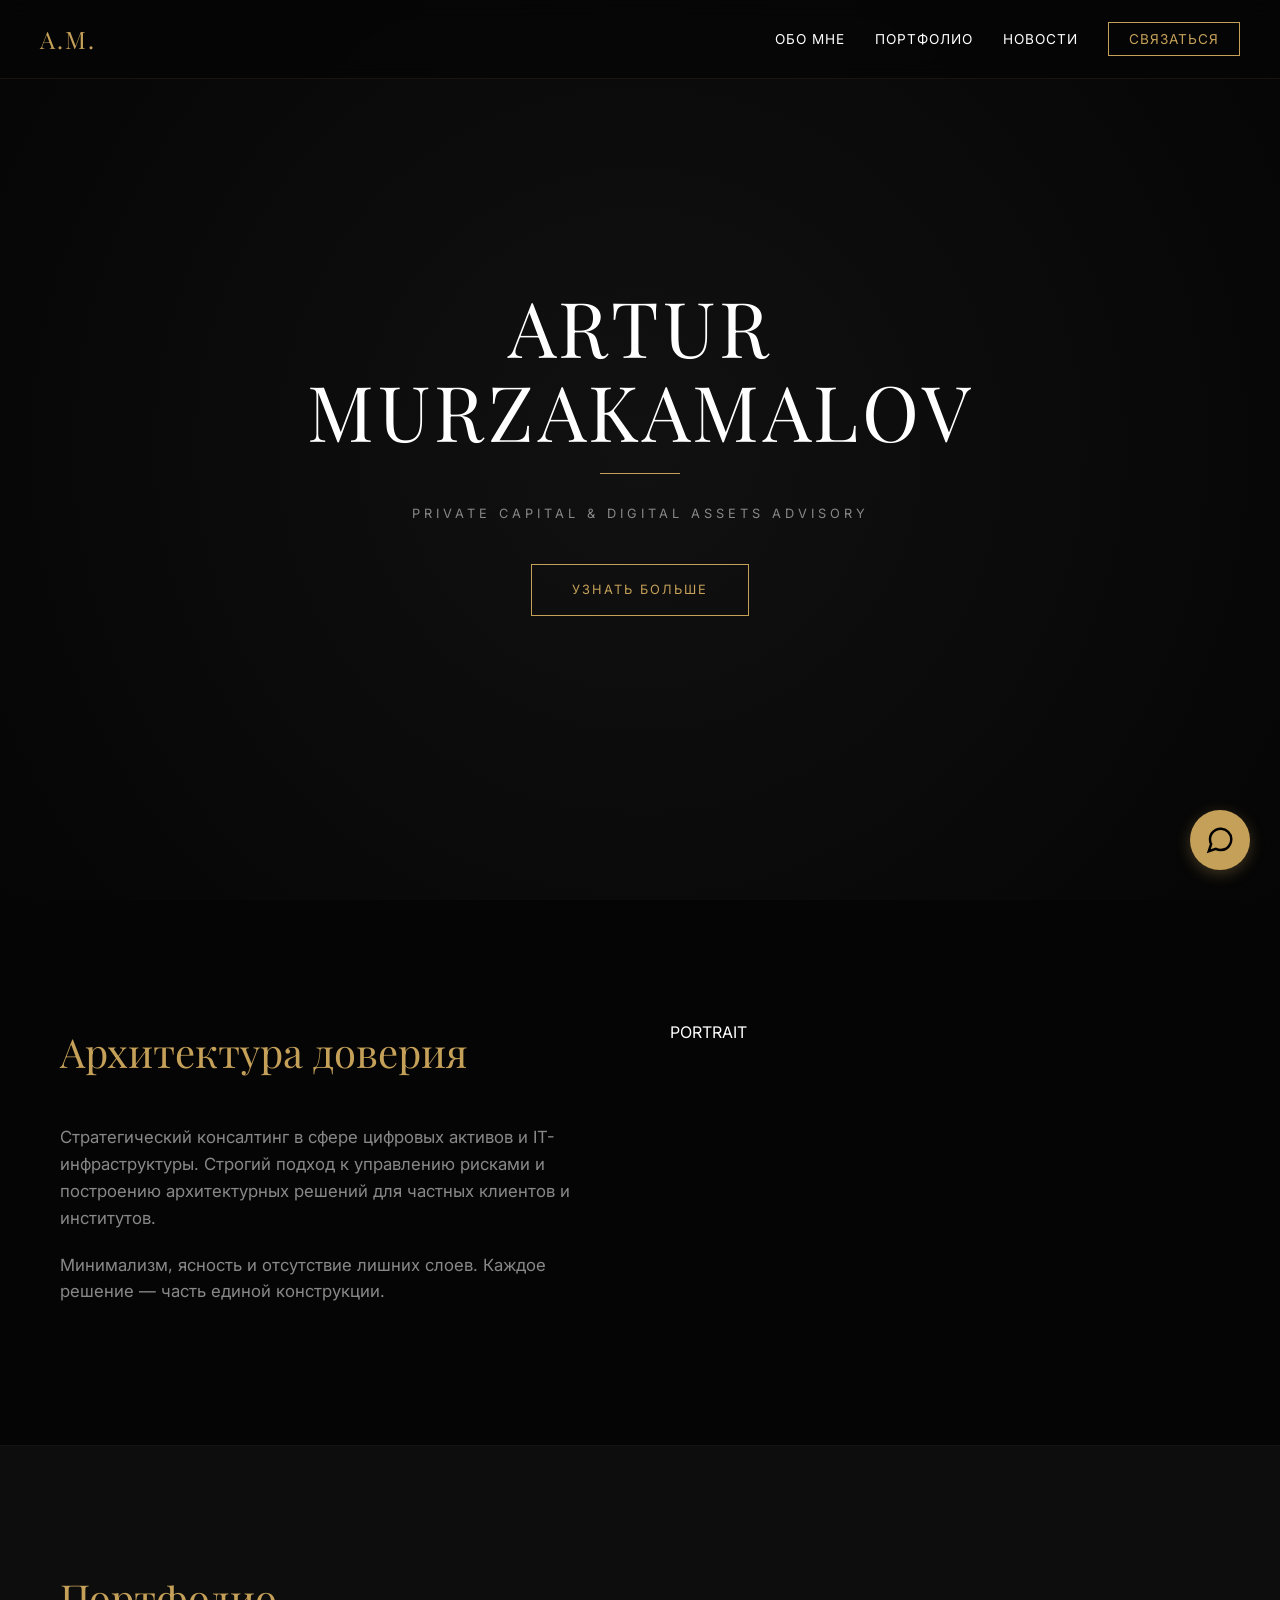
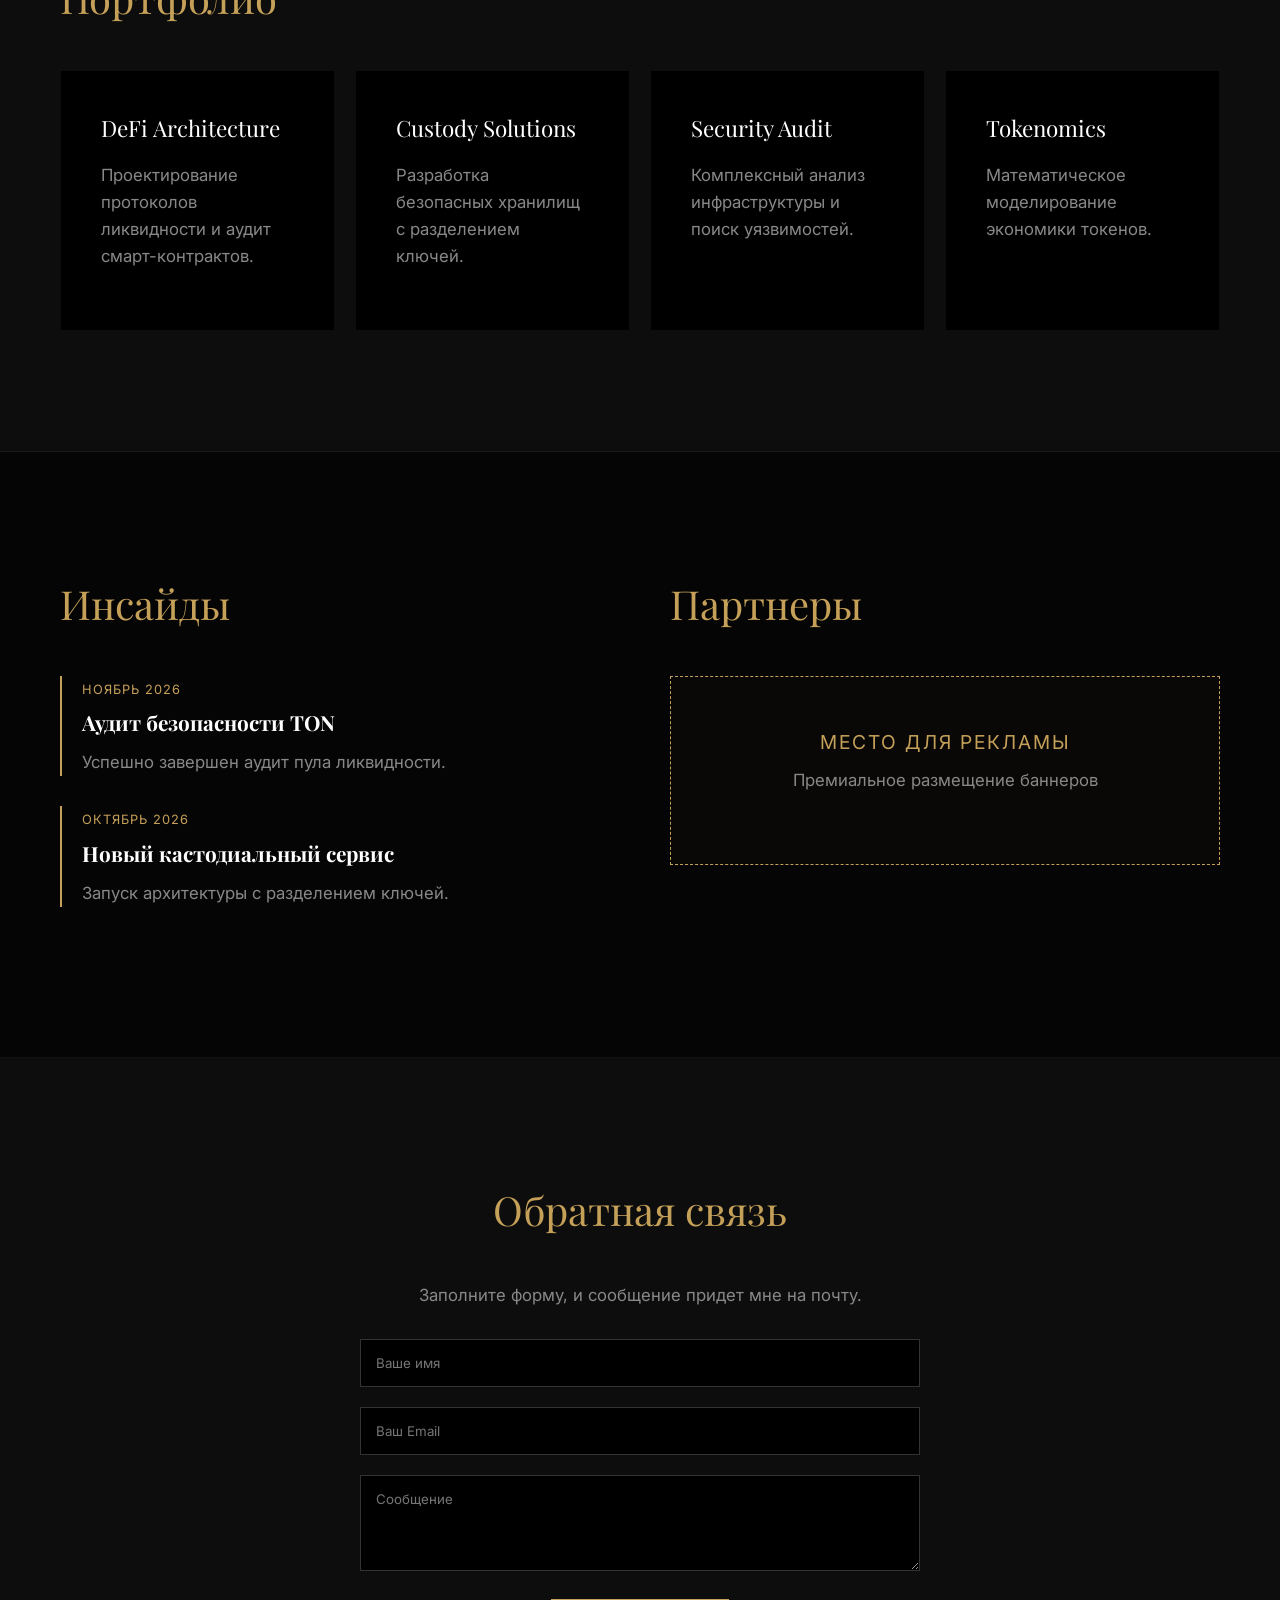
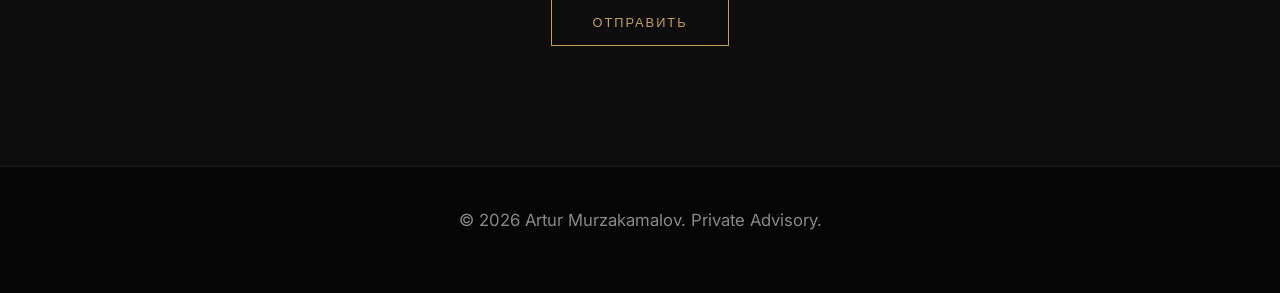
==== commit e7577060: "Real form and chat widget" ====
--- a/index.html
+++ b/index.html
@@ -52,22 +52,10 @@
         <div class="container">
             <h2>Портфолио</h2>
             <div class="portfolio-grid">
-                <div class="card">
-                    <h3>DeFi Architecture</h3>
-                    <p>Проектирование протоколов ликвидности и аудит смарт-контрактов.</p>
-                </div>
-                <div class="card">
-                    <h3>Custody Solutions</h3>
-                    <p>Разработка безопасных хранилищ с разделением ключей.</p>
-                </div>
-                <div class="card">
-                    <h3>Security Audit</h3>
-                    <p>Комплексный анализ инфраструктуры и поиск уязвимостей.</p>
-                </div>
-                <div class="card">
-                    <h3>Tokenomics</h3>
-                    <p>Математическое моделирование экономики токенов.</p>
-                </div>
+                <div class="card"><h3>DeFi Architecture</h3><p>Проектирование протоколов ликвидности и аудит смарт-контрактов.</p></div>
+                <div class="card"><h3>Custody Solutions</h3><p>Разработка безопасных хранилищ с разделением ключей.</p></div>
+                <div class="card"><h3>Security Audit</h3><p>Комплексный анализ инфраструктуры и поиск уязвимостей.</p></div>
+                <div class="card"><h3>Tokenomics</h3><p>Математическое моделирование экономики токенов.</p></div>
             </div>
         </div>
     </section>
@@ -89,14 +77,19 @@
         </div>
     </section>
 
-    <!-- CONTACT -->
+    <!-- CONTACT (РАБОЧАЯ ФОРМА) -->
     <section class="section bg-darker" id="contact">
         <div class="container form-container">
             <h2>Обратная связь</h2>
-            <form id="contactForm">
-                <input type="text" placeholder="Ваше имя" required>
-                <input type="email" placeholder="Email" required>
-                <textarea placeholder="Сообщение" rows="4" required></textarea>
+            <p style="text-align:center; margin-bottom: 30px;">Заполните форму, и сообщение придет мне на почту.</p>
+            <!-- ВАЖНО: Замени "твой_email@mail.com" на свою реальную почту! -->
+            <form action="https://formsubmit.co/tyrkadaud-ux@users.noreply.github.com" method="POST">
+                <input type="text" name="name" placeholder="Ваше имя" required>
+                <input type="email" name="email" placeholder="Ваш Email" required>
+                <textarea name="message" placeholder="Сообщение" rows="4" required></textarea>
+                <!-- Скрытые настройки FormSubmit (чтобы не было капчи и редиректа) -->
+                <input type="hidden" name="_captcha" value="false">
+                <input type="hidden" name="_next" value="https://tyrkadaud-ux.github.io/premium-site/">
                 <button type="submit" class="btn-main">Отправить</button>
             </form>
         </div>
@@ -106,9 +99,16 @@
         <p>&copy; 2026 Artur Murzakamalov. Private Advisory.</p>
     </footer>
 
-    <!-- CHAT SUPPORT (Визуальный виджет) -->
-    <div class="chat-widget" id="chatWidget">
-        <svg viewBox="0 0 24 24" fill="none" stroke="currentColor" stroke-width="2"><path d="M21 11.5a8.38 8.38 0 0 1-.9 3.8 8.5 8.5 0 0 1-7.6 4.7 8.38 8.38 0 0 1-3.8-.9L3 21l1.9-5.7a8.38 8.38 0 0 1-.9-3.8 8.5 8.5 0 0 1 4.7-7.6 8.38 8.38 0 0 1 3.8-.9h.5a8.48 8.48 0 0 1 8 8v.5z"></path></svg>
+    <!-- ЧАТ-ВИДЖЕТ (МЕНЮ СВЯЗИ) -->
+    <div class="chat-widget-container" id="chatWidget">
+        <div class="chat-menu" id="chatMenu">
+            <a href="https://t.me/your_telegram" target="_blank">Telegram</a>
+            <a href="https://wa.me/79999999999" target="_blank">WhatsApp</a>
+            <a href="mailto:tyrkadaud-ux@users.noreply.github.com">Email</a>
+        </div>
+        <div class="chat-btn" onclick="document.getElementById('chatMenu').classList.toggle('active')">
+            <svg viewBox="0 0 24 24" fill="none" stroke="currentColor" stroke-width="2"><path d="M21 11.5a8.38 8.38 0 0 1-.9 3.8 8.5 8.5 0 0 1-7.6 4.7 8.38 8.38 0 0 1-3.8-.9L3 21l1.9-5.7a8.38 8.38 0 0 1-.9-3.8 8.5 8.5 0 0 1 4.7-7.6 8.38 8.38 0 0 1 3.8-.9h.5a8.48 8.48 0 0 1 8 8v.5z"></path></svg>
+        </div>
     </div>
 
     <script src="js/main.js"></script>
--- a/css/style.css
+++ b/css/style.css
@@ -42,15 +42,22 @@
 .ad-banner span { color: var(--gold); display: block; letter-spacing: 2px; font-size: 1.2rem; margin-bottom: 10px; }
 
 /* CONTACT */
-.form-container { max-width: 600px; text-align: center; }
+.form-container { max-width: 600px; text-align: center; margin: 0 auto; }
 input, textarea { width: 100%; padding: 15px; margin-bottom: 20px; background: #000; border: 1px solid #333; color: #fff; font-family: 'Inter', sans-serif; outline: none; }
 input:focus, textarea:focus { border-color: var(--gold); }
 
 /* FOOTER & CHAT */
 footer { text-align: center; padding: 40px; color: #555; font-size: 0.8rem; }
-.chat-widget { position: fixed; bottom: 30px; right: 30px; width: 60px; height: 60px; background: var(--gold); border-radius: 50%; display: flex; align-items: center; justify-content: center; cursor: pointer; box-shadow: 0 4px 15px rgba(197,160,89,0.3); transition: 0.3s; }
-.chat-widget:hover { transform: scale(1.1); }
-.chat-widget svg { width: 30px; height: 30px; color: #000; }
+
+/* CHAT WIDGET (ВЫЕЗЖАЮЩЕЕ МЕНЮ) */
+.chat-widget-container { position: fixed; bottom: 30px; right: 30px; z-index: 999; display: flex; flex-direction: column; align-items: flex-end; }
+.chat-btn { width: 60px; height: 60px; background: var(--gold); border-radius: 50%; display: flex; align-items: center; justify-content: center; cursor: pointer; box-shadow: 0 4px 15px rgba(197,160,89,0.3); transition: 0.3s; }
+.chat-btn:hover { transform: scale(1.1); }
+.chat-btn svg { width: 30px; height: 30px; color: #000; }
+.chat-menu { display: none; flex-direction: column; gap: 10px; margin-bottom: 15px; }
+.chat-menu.active { display: flex; }
+.chat-menu a { background: #111; border: 1px solid var(--gold); color: var(--gold); padding: 10px 20px; border-radius: 5px; font-size: 0.9rem; text-align: center; }
+.chat-menu a:hover { background: var(--gold); color: #000; }
 
 @media (max-width: 768px) {
     .grid-2 { grid-template-columns: 1fr; }
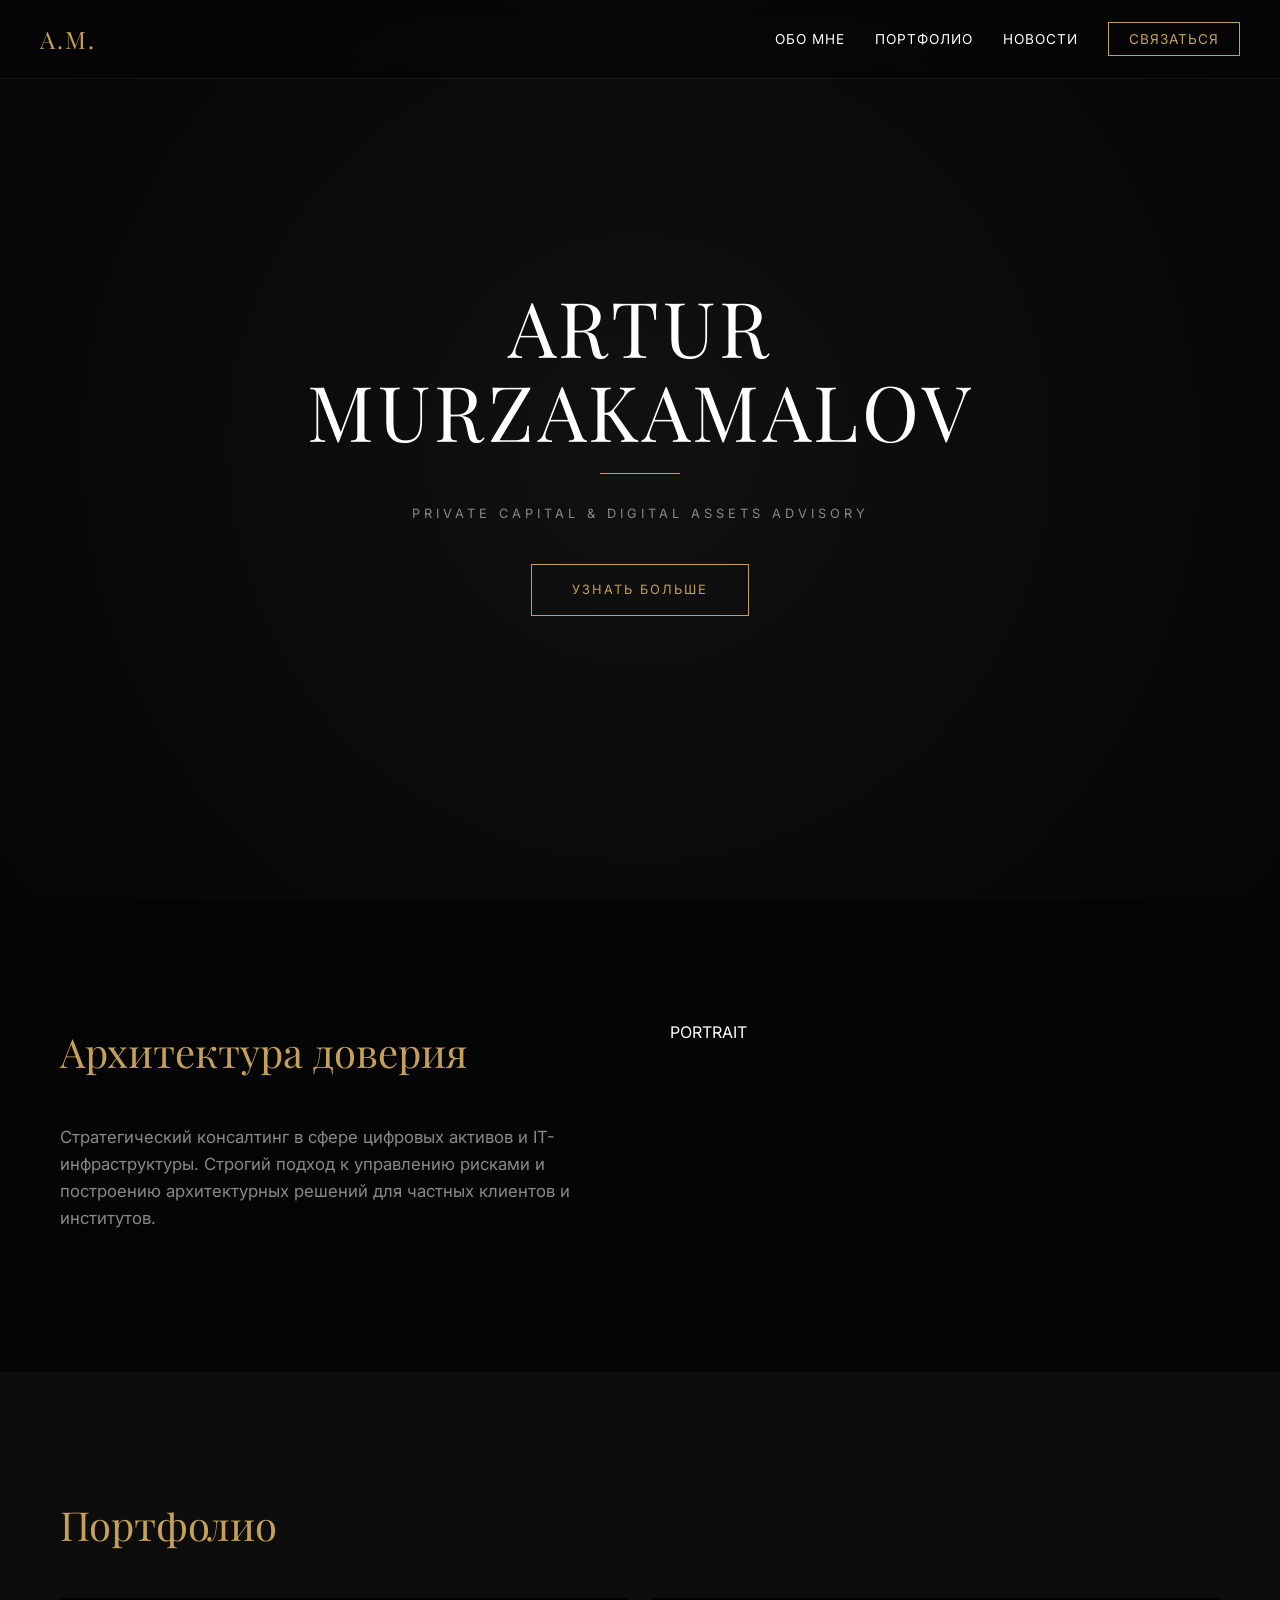
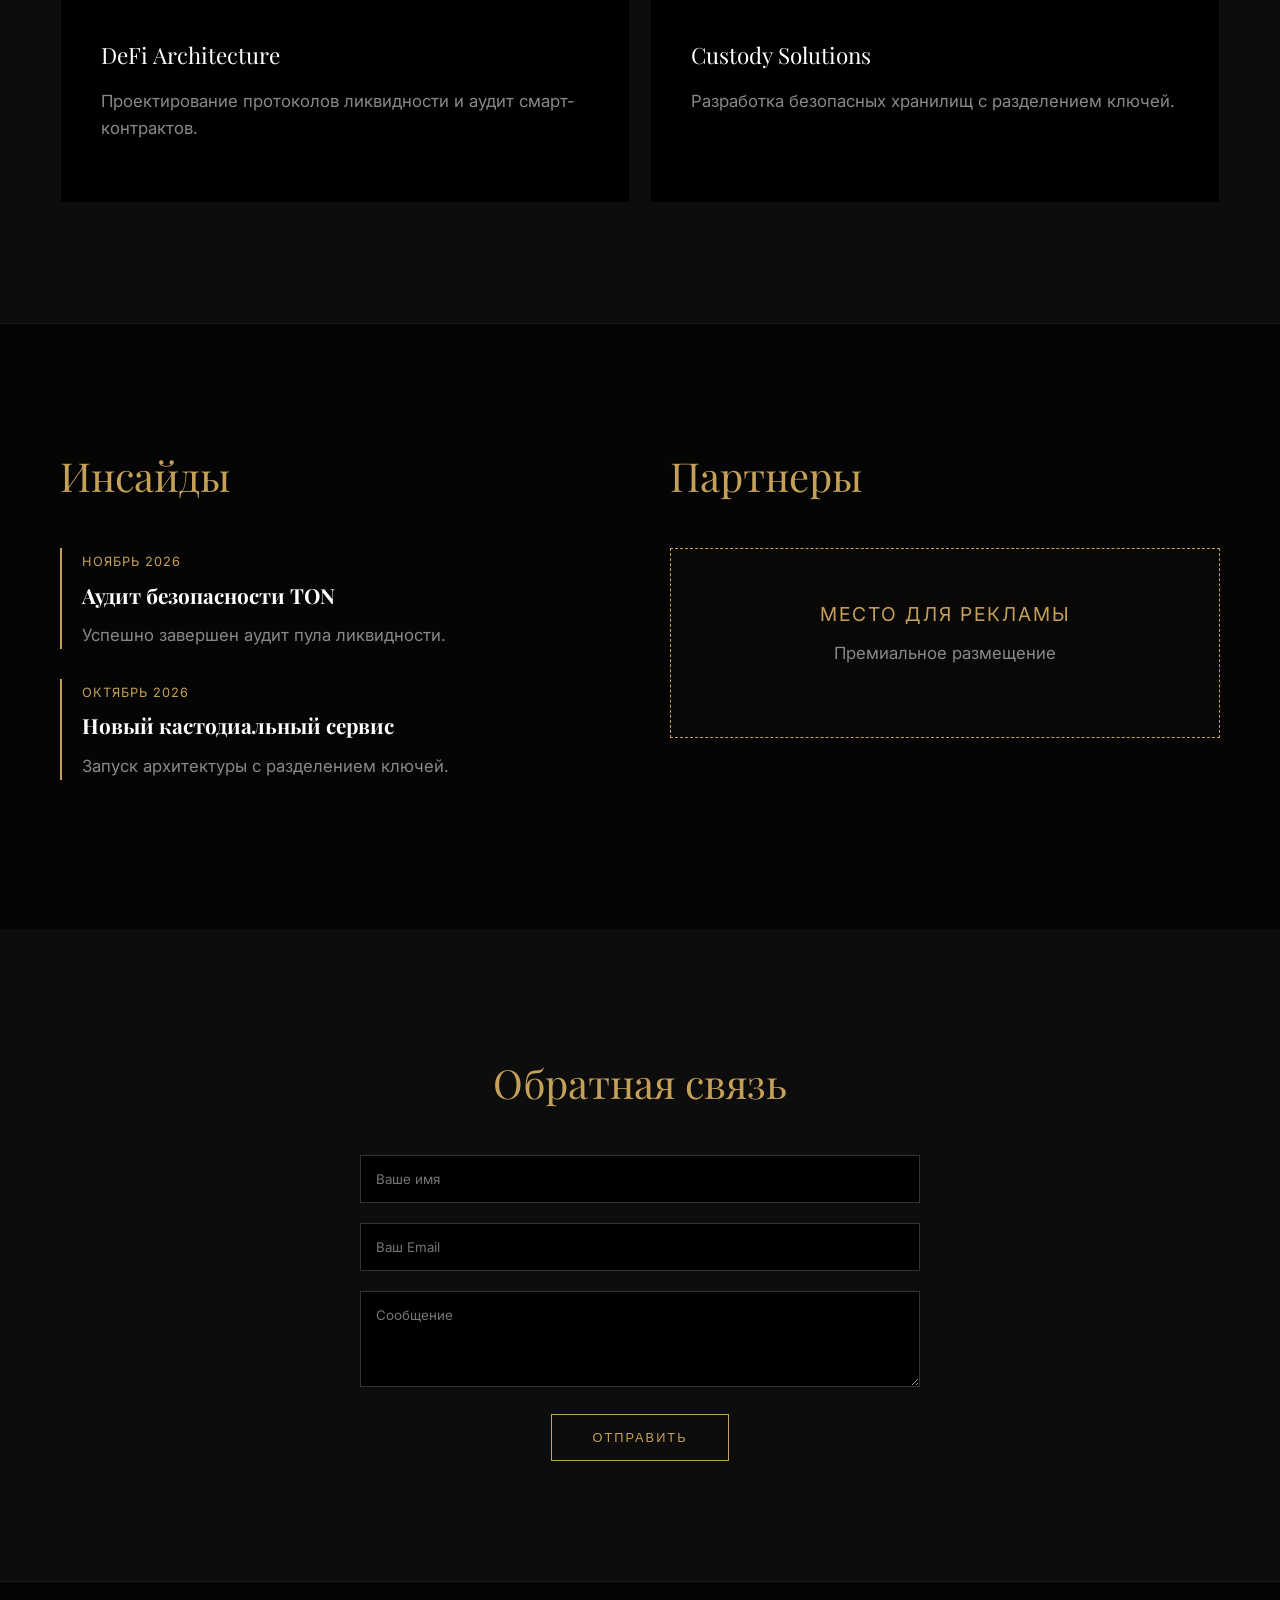
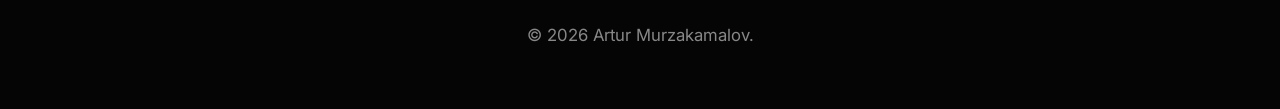
==== commit 39e60e0b: "Add admin panel, web3forms, tawk.to" ====
--- a/index.html
+++ b/index.html
@@ -4,13 +4,10 @@
     <meta charset="UTF-8">
     <meta name="viewport" content="width=device-width, initial-scale=1.0">
     <title>Artur Murzakamalov | Private Advisory</title>
-    <link rel="preconnect" href="https://fonts.googleapis.com">
-    <link rel="preconnect" href="https://fonts.gstatic.com" crossorigin>
     <link href="https://fonts.googleapis.com/css2?family=Inter:wght@300;400;600&family=Playfair+Display:ital,wght@0,400;0,600;1,400&display=swap" rel="stylesheet">
     <link rel="stylesheet" href="css/style.css">
 </head>
 <body>
-    <!-- NAV -->
     <nav class="navbar">
         <div class="logo">A.M.</div>
         <ul class="nav-links">
@@ -21,7 +18,6 @@
         </ul>
     </nav>
 
-    <!-- HERO -->
     <section class="hero" id="home">
         <div class="hero-content">
             <h1>ARTUR<br>MURZAKAMALOV</h1>
@@ -31,36 +27,26 @@
         </div>
     </section>
 
-    <!-- ABOUT -->
     <section class="section" id="about">
         <div class="container grid-2">
             <div class="about-text">
                 <h2>Архитектура доверия</h2>
                 <p>Стратегический консалтинг в сфере цифровых активов и IT-инфраструктуры. Строгий подход к управлению рисками и построению архитектурных решений для частных клиентов и институтов.</p>
-                <p>Минимализм, ясность и отсутствие лишних слоев. Каждое решение — часть единой конструкции.</p>
             </div>
-            <div class="about-image">
-                <div class="img-placeholder">
-                    <span>PORTRAIT</span>
-                </div>
-            </div>
+            <div class="about-image"><div class="img-placeholder"><span>PORTRAIT</span></div></div>
         </div>
     </section>
 
-    <!-- PORTFOLIO -->
     <section class="section bg-darker" id="portfolio">
         <div class="container">
             <h2>Портфолио</h2>
             <div class="portfolio-grid">
                 <div class="card"><h3>DeFi Architecture</h3><p>Проектирование протоколов ликвидности и аудит смарт-контрактов.</p></div>
                 <div class="card"><h3>Custody Solutions</h3><p>Разработка безопасных хранилищ с разделением ключей.</p></div>
-                <div class="card"><h3>Security Audit</h3><p>Комплексный анализ инфраструктуры и поиск уязвимостей.</p></div>
-                <div class="card"><h3>Tokenomics</h3><p>Математическое моделирование экономики токенов.</p></div>
             </div>
         </div>
     </section>
 
-    <!-- NEWS & ADS -->
     <section class="section" id="news">
         <div class="container grid-2">
             <div>
@@ -69,47 +55,40 @@
             </div>
             <div>
                 <h2>Партнеры</h2>
-                <div class="ad-banner">
-                    <span>МЕСТО ДЛЯ РЕКЛАМЫ</span>
-                    <p>Премиальное размещение баннеров</p>
-                </div>
+                <div class="ad-banner"><span>МЕСТО ДЛЯ РЕКЛАМЫ</span><p>Премиальное размещение</p></div>
             </div>
         </div>
     </section>
 
-    <!-- CONTACT (РАБОЧАЯ ФОРМА) -->
     <section class="section bg-darker" id="contact">
         <div class="container form-container">
             <h2>Обратная связь</h2>
-            <p style="text-align:center; margin-bottom: 30px;">Заполните форму, и сообщение придет мне на почту.</p>
-            <!-- ВАЖНО: Замени "твой_email@mail.com" на свою реальную почту! -->
-            <form action="https://formsubmit.co/tyrkadaud-ux@users.noreply.github.com" method="POST">
+            <!-- ВАЖНО: Замени ВАШ_ACCESS_KEY на ключ с web3forms.com -->
+            <form action="https://api.web3forms.com/submit" method="POST">
+                <input type="hidden" name="access_key" value="ВАШ_ACCESS_KEY">
                 <input type="text" name="name" placeholder="Ваше имя" required>
                 <input type="email" name="email" placeholder="Ваш Email" required>
                 <textarea name="message" placeholder="Сообщение" rows="4" required></textarea>
-                <!-- Скрытые настройки FormSubmit (чтобы не было капчи и редиректа) -->
-                <input type="hidden" name="_captcha" value="false">
-                <input type="hidden" name="_next" value="https://tyrkadaud-ux.github.io/premium-site/">
                 <button type="submit" class="btn-main">Отправить</button>
             </form>
         </div>
     </section>
 
-    <footer>
-        <p>&copy; 2026 Artur Murzakamalov. Private Advisory.</p>
-    </footer>
+    <footer><p>&copy; 2026 Artur Murzakamalov.</p></footer>
 
-    <!-- ЧАТ-ВИДЖЕТ (МЕНЮ СВЯЗИ) -->
-    <div class="chat-widget-container" id="chatWidget">
-        <div class="chat-menu" id="chatMenu">
-            <a href="https://t.me/your_telegram" target="_blank">Telegram</a>
-            <a href="https://wa.me/79999999999" target="_blank">WhatsApp</a>
-            <a href="mailto:tyrkadaud-ux@users.noreply.github.com">Email</a>
-        </div>
-        <div class="chat-btn" onclick="document.getElementById('chatMenu').classList.toggle('active')">
-            <svg viewBox="0 0 24 24" fill="none" stroke="currentColor" stroke-width="2"><path d="M21 11.5a8.38 8.38 0 0 1-.9 3.8 8.5 8.5 0 0 1-7.6 4.7 8.38 8.38 0 0 1-3.8-.9L3 21l1.9-5.7a8.38 8.38 0 0 1-.9-3.8 8.5 8.5 0 0 1 4.7-7.6 8.38 8.38 0 0 1 3.8-.9h.5a8.48 8.48 0 0 1 8 8v.5z"></path></svg>
-        </div>
-    </div>
+    <!-- ЧАТ-ВИДЖЕТ TAWK.TO (Открывается в отдельном окне) -->
+    <!-- ВАЖНО: Замени ссылку ниже на свою с tawk.to -->
+    <script type="text/javascript">
+    var Tawk_API=Tawk_API||{}, Tawk_LoadStart=new Date();
+    (function(){
+    var s1=document.createElement("script"),s0=document.getElementsByTagName("script")[0];
+    s1.async=true;
+    s1.src='https://embed.tawk.to/ВАШ_ID/1hxxxxxx';
+    s1.charset='UTF-8';
+    s1.setAttribute('crossorigin','*');
+    s0.parentNode.insertBefore(s1,s0);
+    })();
+    </script>
 
     <script src="js/main.js"></script>
 </body>
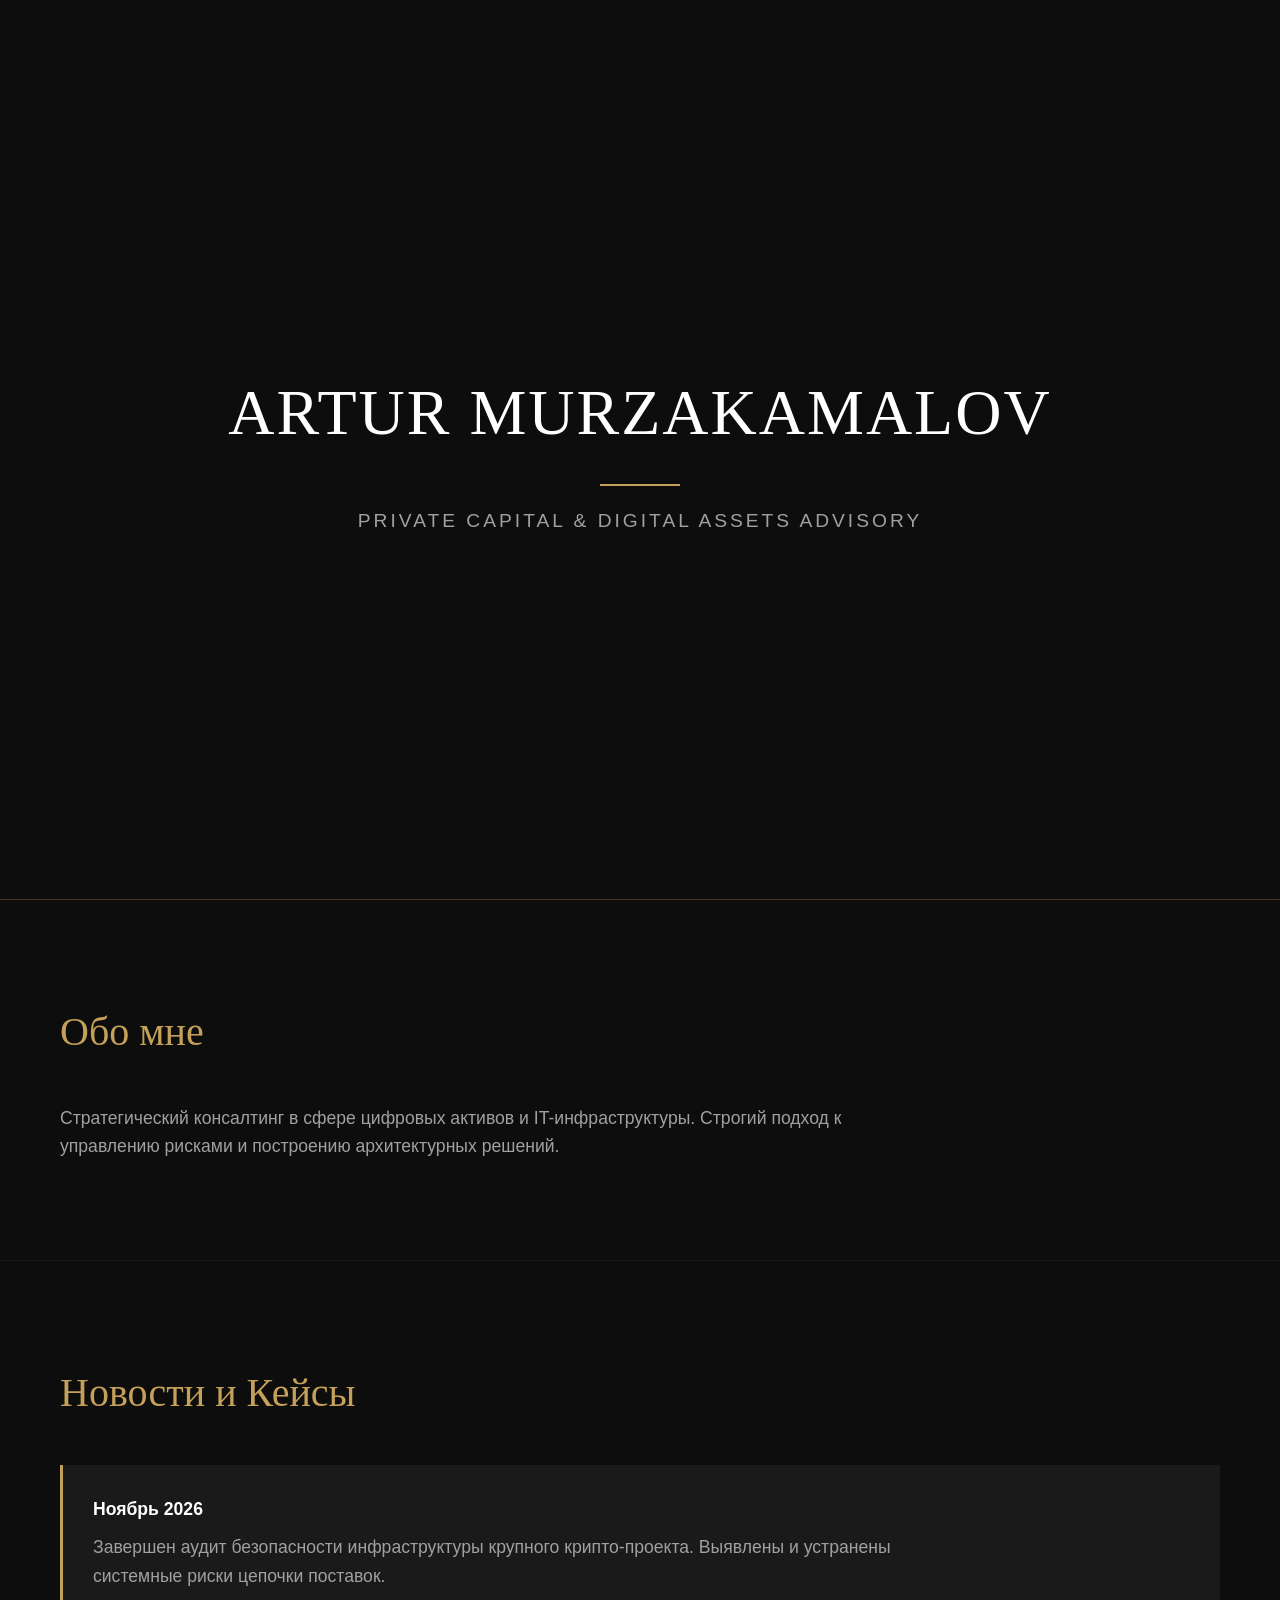
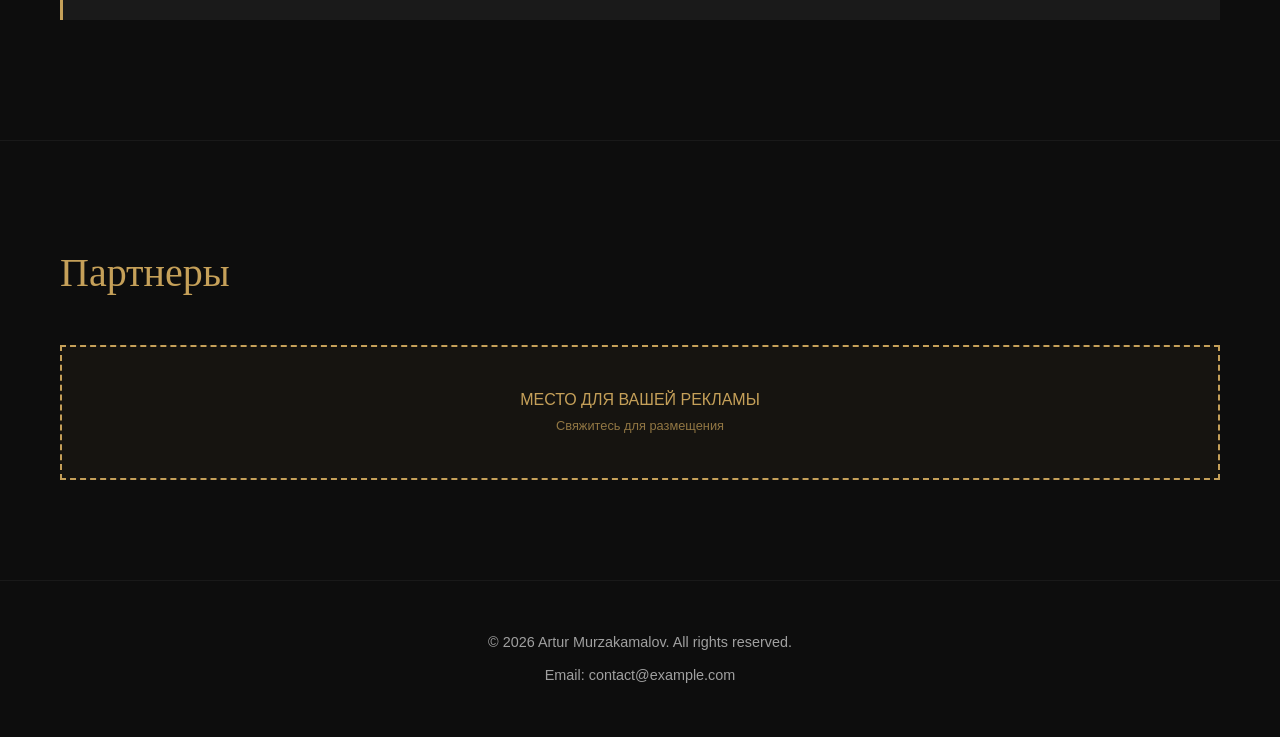
==== commit 30b3a781: "Initial premium site commit" ====
--- a/index.html
+++ b/index.html
@@ -1,95 +1,140 @@
-<!DOCTYPE html>
+﻿<!DOCTYPE html>
 <html lang="ru">
 <head>
     <meta charset="UTF-8">
     <meta name="viewport" content="width=device-width, initial-scale=1.0">
     <title>Artur Murzakamalov | Private Advisory</title>
-    <link href="https://fonts.googleapis.com/css2?family=Inter:wght@300;400;600&family=Playfair+Display:ital,wght@0,400;0,600;1,400&display=swap" rel="stylesheet">
-    <link rel="stylesheet" href="css/style.css">
+    <style>
+        :root {
+            --bg-color: #0D0D0D;
+            --text-color: #FFFFFF;
+            --gold-accent: #C5A059;
+            --secondary-text: #A0A0A0;
+        }
+        * { margin: 0; padding: 0; box-sizing: border-box; }
+        body {
+            background-color: var(--bg-color);
+            color: var(--text-color);
+            font-family: 'Georgia', serif;
+            line-height: 1.6;
+            overflow-x: hidden;
+        }
+        .container {
+            max-width: 1200px;
+            margin: 0 auto;
+            padding: 0 20px;
+        }
+        /* Hero Section */
+        .hero {
+            height: 100vh;
+            display: flex;
+            flex-direction: column;
+            justify-content: center;
+            align-items: center;
+            text-align: center;
+            border-bottom: 1px solid rgba(197, 160, 89, 0.3);
+        }
+        .hero h1 {
+            font-size: 4rem;
+            letter-spacing: 2px;
+            margin-bottom: 20px;
+            font-weight: normal;
+        }
+        .gold-line {
+            width: 80px;
+            height: 2px;
+            background-color: var(--gold-accent);
+            margin-bottom: 20px;
+        }
+        .hero p {
+            font-size: 1.2rem;
+            color: var(--secondary-text);
+            max-width: 600px;
+            font-family: 'Arial', sans-serif;
+            text-transform: uppercase;
+            letter-spacing: 3px;
+        }
+        /* Section Styling */
+        .section { padding: 100px 0; border-bottom: 1px solid rgba(255, 255, 255, 0.05); }
+        .section h2 { font-size: 2.5rem; margin-bottom: 40px; color: var(--gold-accent); font-weight: normal; }
+        .section p { font-family: 'Arial', sans-serif; color: var(--secondary-text); font-size: 1.1rem; max-width: 800px; }
+        
+        /* Ad Placeholder */
+        .ad-banner {
+            border: 2px dashed var(--gold-accent);
+            padding: 40px;
+            text-align: center;
+            margin-top: 40px;
+            background: rgba(197, 160, 89, 0.05);
+            color: var(--gold-accent);
+            font-family: 'Arial', sans-serif;
+        }
+
+        /* Footer */
+        footer { padding: 50px 0; text-align: center; font-family: 'Arial', sans-serif; font-size: 0.9rem; color: var(--secondary-text); }
+        footer a { color: var(--gold-accent); text-decoration: none; }
+    </style>
 </head>
 <body>
-    <nav class="navbar">
-        <div class="logo">A.M.</div>
-        <ul class="nav-links">
-            <li><a href="#about">Обо мне</a></li>
-            <li><a href="#portfolio">Портфолио</a></li>
-            <li><a href="#news">Новости</a></li>
-            <li><a href="#contact" class="btn-nav">Связаться</a></li>
-        </ul>
-    </nav>
+    <!-- HERO -->
+    <section class="hero">
+        <h1>ARTUR MURZAKAMALOV</h1>
+        <div class="gold-line"></div>
+        <p>Private Capital & Digital Assets Advisory</p>
+    </section>
 
-    <section class="hero" id="home">
-        <div class="hero-content">
-            <h1>ARTUR<br>MURZAKAMALOV</h1>
-            <div class="gold-line"></div>
-            <p class="subtitle">Private Capital & Digital Assets Advisory</p>
-            <a href="#about" class="btn-main">Узнать больше</a>
+    <!-- ABOUT -->
+    <section class="section">
+        <div class="container">
+            <h2>Обо мне</h2>
+            <p>Стратегический консалтинг в сфере цифровых активов и IT-инфраструктуры. Строгий подход к управлению рисками и построению архитектурных решений.</p>
         </div>
     </section>
 
-    <section class="section" id="about">
-        <div class="container grid-2">
-            <div class="about-text">
-                <h2>Архитектура доверия</h2>
-                <p>Стратегический консалтинг в сфере цифровых активов и IT-инфраструктуры. Строгий подход к управлению рисками и построению архитектурных решений для частных клиентов и институтов.</p>
-            </div>
-            <div class="about-image"><div class="img-placeholder"><span>PORTRAIT</span></div></div>
-        </div>
-    </section>
-
-    <section class="section bg-darker" id="portfolio">
+    <!-- NEWS -->
+    <section class="section">
         <div class="container">
-            <h2>Портфолио</h2>
-            <div class="portfolio-grid">
-                <div class="card"><h3>DeFi Architecture</h3><p>Проектирование протоколов ликвидности и аудит смарт-контрактов.</p></div>
-                <div class="card"><h3>Custody Solutions</h3><p>Разработка безопасных хранилищ с разделением ключей.</p></div>
+            <h2>Новости и Кейсы</h2>
+            <div style="background: #1A1A1A; padding: 30px; border-left: 3px solid var(--gold-accent); margin-bottom: 20px;">
+                <p style="color: white; margin-bottom: 10px;"><strong>Ноябрь 2026</strong></p>
+                <p>Завершен аудит безопасности инфраструктуры крупного крипто-проекта. Выявлены и устранены системные риски цепочки поставок.</p>
             </div>
         </div>
     </section>
 
-    <section class="section" id="news">
-        <div class="container grid-2">
-            <div>
-                <h2>Инсайды</h2>
-                <div id="news-container"></div>
-            </div>
-            <div>
-                <h2>Партнеры</h2>
-                <div class="ad-banner"><span>МЕСТО ДЛЯ РЕКЛАМЫ</span><p>Премиальное размещение</p></div>
+    <!-- ADVERTISING -->
+    <section class="section">
+        <div class="container">
+            <h2>Партнеры</h2>
+            <div class="ad-banner">
+                МЕСТО ДЛЯ ВАШЕЙ РЕКЛАМЫ<br><span style="font-size: 0.8rem; opacity: 0.7;">Свяжитесь для размещения</span>
             </div>
         </div>
     </section>
 
-    <section class="section bg-darker" id="contact">
-        <div class="container form-container">
-            <h2>Обратная связь</h2>
-            <!-- ВАЖНО: Замени ВАШ_ACCESS_KEY на ключ с web3forms.com -->
-            <form action="https://api.web3forms.com/submit" method="POST">
-                <input type="hidden" name="access_key" value="ВАШ_ACCESS_KEY">
-                <input type="text" name="name" placeholder="Ваше имя" required>
-                <input type="email" name="email" placeholder="Ваш Email" required>
-                <textarea name="message" placeholder="Сообщение" rows="4" required></textarea>
-                <button type="submit" class="btn-main">Отправить</button>
-            </form>
+    <!-- FOOTER -->
+    <footer>
+        <div class="container">
+            <p>© 2026 Artur Murzakamalov. All rights reserved.</p>
+            <p style="margin-top: 10px;">Email: contact@example.com</p>
         </div>
-    </section>
+    </footer>
 
-    <footer><p>&copy; 2026 Artur Murzakamalov.</p></footer>
-
-    <!-- ЧАТ-ВИДЖЕТ TAWK.TO (Открывается в отдельном окне) -->
-    <!-- ВАЖНО: Замени ссылку ниже на свою с tawk.to -->
-    <script type="text/javascript">
-    var Tawk_API=Tawk_API||{}, Tawk_LoadStart=new Date();
-    (function(){
-    var s1=document.createElement("script"),s0=document.getElementsByTagName("script")[0];
-    s1.async=true;
-    s1.src='https://embed.tawk.to/ВАШ_ID/1hxxxxxx';
-    s1.charset='UTF-8';
-    s1.setAttribute('crossorigin','*');
-    s0.parentNode.insertBefore(s1,s0);
-    })();
+    <!-- CHAT WIDGET PLACEHOLDER -->
+    <!-- Здесь будет код виджета Tawk.to или Crisp -->
+    <script>
+        // Пример для Tawk.to (раскомментировать и заменить ID)
+        /*
+        var Tawk_API=Tawk_API||{}, Tawk_LoadStart=new Date();
+        (function(){
+        var s1=document.createElement("script"),s0=document.getElementsByTagName("script")[0];
+        s1.async=true;
+        s1.src='https://embed.tawk.to/ВАШ_ID/1hxxxxxx';
+        s1.charset='UTF-8';
+        s1.setAttribute('crossorigin','*');
+        s0.parentNode.insertBefore(s1,s0);
+        })();
+        */
     </script>
-
-    <script src="js/main.js"></script>
 </body>
-</html>+</html>
